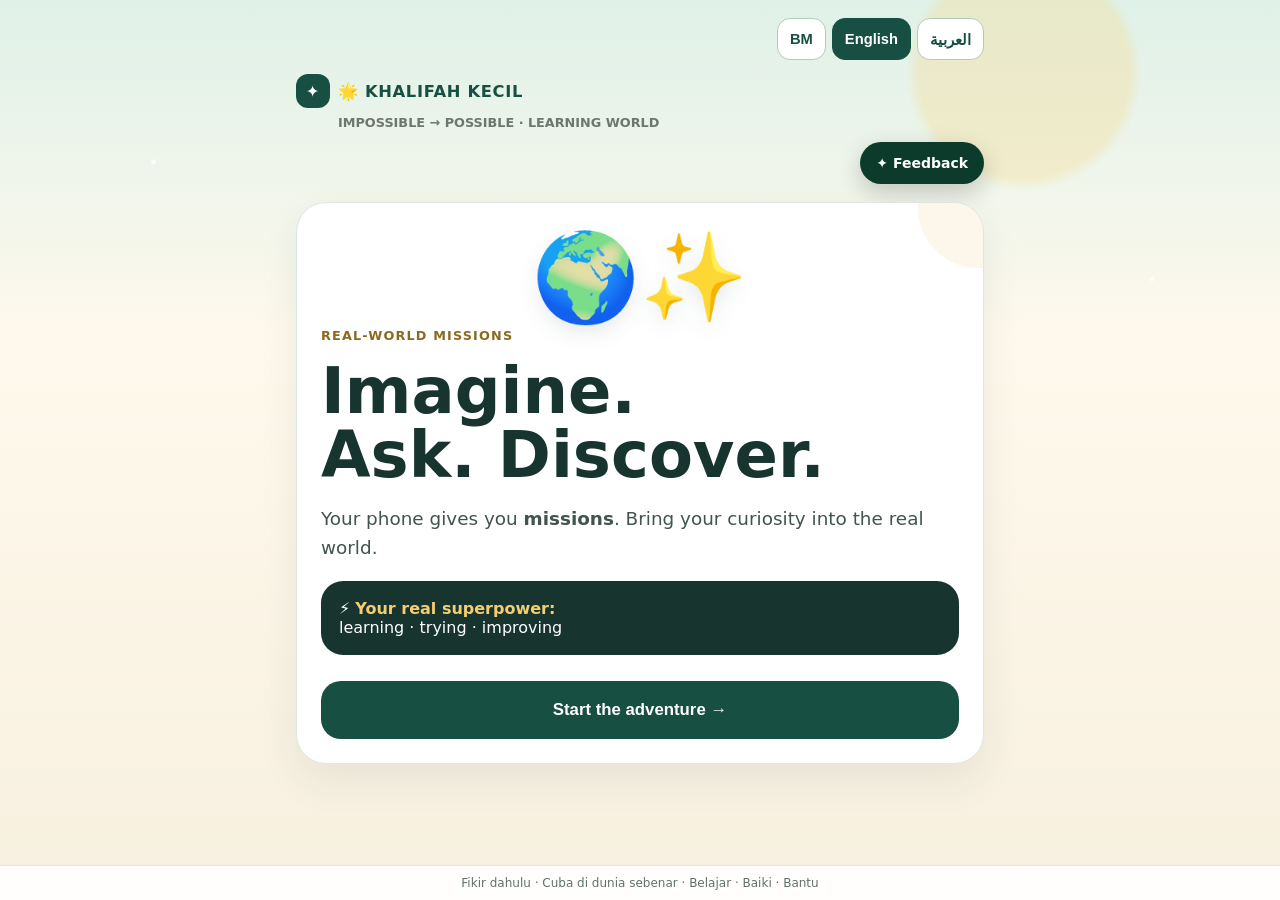
==== index.html @ 2d71b7c8 "feat(i18n): show top language controls and Arabic RTL mobile styles" ====
<!doctype html>
<html lang="ms">
<head>
<meta charset="utf-8"><meta name="viewport" content="width=device-width,initial-scale=1,viewport-fit=cover">
<meta name="theme-color" content="#123d35">
<meta name="description" content="Khalifah Kecil ialah pengembaraan pembelajaran dunia sebenar untuk kanak-kanak: fikir, cuba, perhati, baiki dan bantu.">
<meta name="robots" content="index, follow">
<link rel="canonical" href="https://khalifah.tgpu.my/">
<meta property="og:type" content="website">
<meta property="og:site_name" content="Khalifah Kecil">
<meta property="og:title" content="Khalifah Kecil — Impossible → Possible">
<meta property="og:description" content="Pengembaraan rasa ingin tahu, ciptaan dan pembelajaran dunia sebenar untuk kanak-kanak.">
<meta property="og:url" content="https://khalifah.tgpu.my/">
<meta name="twitter:card" content="summary">
<link rel="manifest" href="/manifest.webmanifest">
<title>Khalifah Kecil — Impossible → Possible</title>
<style>
:root{font-family:system-ui,-apple-system,BlinkMacSystemFont,"Segoe UI",sans-serif;color:#17342e;background:#f5f1e8;--ink:#17342e;--green:#174f42;--cream:#fff9ed;--gold:#d39d2a;--sky:#dff2f5;--ocean:#dff0f5;--power:#f7ead2;--nature:#e5f1df;--home:#f5e5df}
*{box-sizing:border-box}body{margin:0;min-height:100vh;background:radial-gradient(circle at 80% 8%,#f5d98c55 0 8%,transparent 9%),linear-gradient(180deg,#dff1e8 0,#fff9ed 38%,#f7f0df 100%)} body:before{content:"";position:fixed;inset:0;pointer-events:none;background:radial-gradient(circle at 12% 18%,#fff 0 2px,transparent 3px),radial-gradient(circle at 90% 31%,#fff 0 2px,transparent 3px);opacity:.7}
main{max-width:720px;margin:auto;padding:18px 16px 118px}.brand{display:flex;align-items:center;gap:8px;font-size:1.02rem}.brand:before{content:"✦";display:grid;place-items:center;width:34px;height:34px;border-radius:12px;background:#174f42;color:#fff}.tag{margin:7px 0 2px 42px;font-weight:700}.brand{font-weight:900;letter-spacing:.04em;color:#174f42}.tag{font-size:.8rem;color:#6d766f}
.card{background:#fff;border:1px solid #dce7df;border-radius:30px;padding:24px;box-shadow:0 16px 42px #17342e14;margin-top:18px;overflow:hidden;position:relative}.card:after{content:"";position:absolute;width:120px;height:120px;border-radius:50%;background:#f0dba83d;right:-55px;top:-55px;pointer-events:none}
h1{font-size:clamp(2rem,9vw,4rem);line-height:1;margin:.25em 0}.lead{font-size:1.15rem;line-height:1.55;color:#42544e}
button,.choice{width:100%;border:0;border-radius:20px;padding:17px 18px;margin-top:10px;font-size:1.05rem;font-weight:850;cursor:pointer;min-height:58px;transition:transform .12s ease}button:focus-visible,.choice:focus-visible,input:focus-visible,select:focus-visible,textarea:focus-visible{outline:3px solid #d39d2a;outline-offset:3px}button:active{transform:scale(.98)}
.primary{background:#174f42;color:white}.secondary{background:#edf5ef;color:#174f42}.choice{text-align:left;background:#f7f8f3;border:1px solid #e1e6df}
.hero-grid{display:grid;grid-template-columns:1fr 1fr;gap:10px}.hero-grid button{min-height:132px;margin:0;font-size:1.08rem}.hero-grid button:first-child{outline:3px solid #d39d2a;outline-offset:-3px}.hero-grid small{display:block;margin-top:7px;font-weight:650;line-height:1.2}
input,select,textarea{width:100%;padding:14px;border:1px solid #cfdad3;border-radius:14px;font:inherit;margin:6px 0 12px}
.pill{display:inline-block;background:#f0dba8;padding:7px 11px;border-radius:99px;font-size:.8rem;font-weight:800}.bigemoji{font-size:5.4rem;text-align:center;filter:drop-shadow(0 8px 10px #17342e18)}.mission-map{display:flex;justify-content:space-between;gap:5px;margin:16px 0}.mission-map span{height:8px;flex:1;border-radius:99px;background:#e4eae5}.mission-map .on{background:#d39d2a}.callout{background:#17342e;color:#fff;border-radius:22px;padding:18px;margin:16px 0}.callout b{color:#f4cf72}.micro{font-size:.8rem;text-transform:uppercase;letter-spacing:.09em;font-weight:900;color:#8a6a1e}.world{display:grid;gap:16px;margin:22px 0;position:relative}.world:before{content:"";position:absolute;left:31px;top:38px;bottom:38px;border-left:3px dashed #d39d2a66;z-index:0}.mission{display:grid;grid-template-columns:72px 1fr auto;gap:12px;align-items:center;padding:16px;border-radius:26px;background:#f7f8f3;border:1px solid #e1e6df;box-shadow:0 10px 25px #17342e10;position:relative;z-index:1}.mission:nth-child(1){background:linear-gradient(135deg,var(--sky),#fff)}.mission:nth-child(2){background:linear-gradient(135deg,var(--ocean),#fff)}.mission:nth-child(3){background:linear-gradient(135deg,var(--power),#fff)}.mission:nth-child(4){background:linear-gradient(135deg,var(--nature),#fff)}.mission:nth-child(5){background:linear-gradient(135deg,var(--home),#fff)}.mission .icon{font-size:2.25rem;text-align:center;width:62px;height:62px;display:grid;place-items:center;border-radius:22px;background:#ffffffaa;box-shadow:inset 0 0 0 1px #fff,0 6px 14px #17342e12}.mission h3{margin:0 0 4px}.mission p{margin:0;color:#66746e;font-size:.88rem}.mission.locked{opacity:.58}.status{font-size:.72rem;font-weight:900;padding:7px 10px;border-radius:99px;background:#edf5ef;color:#174f42;white-space:nowrap}.mission:hover{transform:translateY(-2px)}.mission{transition:transform .15s ease,box-shadow .15s ease}.passport{border:2px dashed #d39d2a;background:linear-gradient(135deg,#fffaf0,#f7ecd0);border-radius:22px;padding:18px;margin:16px 0;box-shadow:inset 0 0 0 5px #fff8e8,0 10px 25px #17342e10}.passport strong{font-size:1.08rem}.passport:before{content:"PASPORT PENCIPTA · REKOD PERIBADI";display:block;font-size:.68rem;font-weight:950;letter-spacing:.12em;color:#8a6a1e;margin-bottom:10px}.stamp-row{display:flex;gap:7px;flex-wrap:wrap;margin:12px 0}.stamp{width:48px;height:48px;border-radius:50%;display:grid;place-items:center;background:#fff;border:2px solid #d39d2a;font-size:1.25rem;box-shadow:0 4px 10px #17342e12}.stamp.off{filter:grayscale(1);opacity:.25}.completion-note{background:#edf5ef;border-radius:18px;padding:14px;margin:14px 0}.completion-note b{color:#174f42}
.progress{height:8px;background:#e6ece7;border-radius:99px;overflow:hidden;margin:12px 0 22px}.progress i{display:block;height:100%;background:#d39d2a}
.offline{text-align:center;background:radial-gradient(circle at 50% 15%,#2a6d5d,#17342e 60%);color:white;border:3px solid #d39d2a;box-shadow:0 20px 50px #17342e33}.offline .lead{color:#e5eee9}.offline:before{content:"DUNIA SEBENAR";display:inline-block;background:#f4cf72;color:#17342e;font-weight:950;letter-spacing:.12em;font-size:.72rem;padding:8px 12px;border-radius:99px;margin-bottom:8px}.offline button{margin-top:22px}.callout h2{margin:.35em 0}.real-loop{display:grid;grid-template-columns:repeat(4,1fr);gap:6px;margin:14px 0}.real-loop span{background:#fff7dc;border:1px solid #ead59a;border-radius:14px;padding:9px 4px;text-align:center;font-size:.72rem;font-weight:850}.return-note{background:#edf5ef;border-left:5px solid #174f42;border-radius:14px;padding:12px 14px;margin:14px 0;font-weight:750}
.note{font-size:.88rem;color:#68756f}.summary{background:#f4f8f4;padding:14px;border-radius:16px;margin:10px 0}
footer{position:fixed;bottom:0;left:0;right:0;background:#ffffffed;backdrop-filter:blur(10px);border-top:1px solid #dfe8e2;padding:10px;text-align:center;font-size:.75rem;color:#60716a}
.mission-head{display:flex;align-items:center;gap:12px;margin:20px 2px 4px}.mission-orb{width:54px;height:54px;border-radius:19px;display:grid;place-items:center;background:var(--accent);color:#fff;font-size:1.6rem;box-shadow:0 8px 20px #17342e20}.mission-card{border-top:5px solid var(--missionAccent)}.mission-card>.pill{background:color-mix(in srgb,var(--missionAccent) 16%,#fff)}@media(max-width:480px){main{padding-left:12px;padding-right:12px}.card{padding:20px 16px;border-radius:24px}.mission{grid-template-columns:58px 1fr;gap:10px}.mission .icon{width:52px;height:52px}.mission .status{grid-column:2;justify-self:start}.hero-grid{grid-template-columns:1fr}.real-loop{grid-template-columns:1fr 1fr}}@media(min-width:600px){.world .mission:nth-child(even){margin-left:54px}.world .mission:nth-child(odd){margin-right:54px}}@media(prefers-reduced-motion:reduce){*,*::before,*::after{scroll-behavior:auto!important;transition:none!important;animation:none!important}} .lab-badge{display:inline-flex;gap:8px;align-items:center;background:#fff3c9;border:1px solid #ecd28b;border-radius:99px;padding:8px 12px;font-weight:850;font-size:.82rem}.card h2{line-height:1.25}@media(max-width:480px){main{padding:14px 12px 100px}.brand{font-size:clamp(.95rem,4.5vw,1.1rem);letter-spacing:0;gap:7px;overflow-wrap:anywhere}.brand:before{flex:0 0 34px}.tag{margin:8px 0 0 0;font-size:.73rem;line-height:1.45}.card{margin-top:14px}h1{overflow-wrap:break-word;font-size:clamp(1.95rem,9vw,3rem);line-height:1.08}.lead{font-size:1.04rem;line-height:1.5}.bigemoji{font-size:clamp(3.6rem,17vw,5.4rem)}footer{padding:9px 12px;font-size:.68rem;line-height:1.35}}
.kk-language{display:flex;flex-wrap:wrap;gap:6px;justify-content:flex-end;margin:0 0 14px}.kk-language button{width:auto;min-height:42px;margin:0;padding:8px 12px;border:1px solid #b5cabe;border-radius:13px;background:#fff;color:#174f42;font-size:.92rem;font-weight:800}.kk-language button.active{background:#174f42;color:#fff;border-color:#174f42}html[dir=rtl] .kk-language{justify-content:flex-start}html[dir=rtl] .choice{text-align:right}html[dir=rtl] .world:before{left:auto;right:31px}html[dir=rtl] .mission{direction:rtl}html[dir=rtl] .mission-map{direction:ltr}@media(max-width:480px){.kk-language{justify-content:center;margin-bottom:12px}.kk-language button{flex:1;min-width:82px;max-width:130px}.brand{line-height:1.3}}
</style>
<link rel="stylesheet" href="/tgpu-feedback.css?v=2">
</head>
<body><main><header><div class="brand">🌟 KHALIFAH KECIL</div><div class="tag">IMPOSSIBLE → POSSIBLE · DUNIA PEMBELAJARAN</div></header><div id="app"></div></main>
<footer>Fikir dahulu · Cuba di dunia sebenar · Belajar · Baiki · Bantu</footer>
<script>
const S={step:+localStorage.kkStep||0,name:localStorage.kkName||"",age:localStorage.kkAge||"8",hero:localStorage.kkHero||"",result:localStorage.kkResult||"",improve:localStorage.kkImprove||"",idea:localStorage.kkIdea||"",retest:localStorage.kkRetest||"",home:localStorage.kkHome||"",oceanResult:localStorage.kkOceanResult||"",oceanImprove:localStorage.kkOceanImprove||"",oceanRetest:localStorage.kkOceanRetest||"",powerResult:localStorage.kkPowerResult||"",powerImprove:localStorage.kkPowerImprove||"",powerRetest:localStorage.kkPowerRetest||"",plantResult:localStorage.kkPlantResult||"",plantImprove:localStorage.kkPlantImprove||"",plantRetest:localStorage.kkPlantRetest||"",homeProblem:localStorage.kkHomeProblem||"",homeIdea:localStorage.kkHomeIdea||"",homeResult:localStorage.kkHomeResult||"",homeImprove:localStorage.kkHomeImprove||"",homeRetest:localStorage.kkHomeRetest||""};
const escapeHTML=value=>String(value).replace(/[&<>"']/g,ch=>({'&':'&amp;','<':'&lt;','>':'&gt;','"':'&quot;',"'":'&#39;'}[ch]));
const app=document.querySelector("#app"); const save=()=>{for(const k in S)localStorage["kk"+k[0].toUpperCase()+k.slice(1)]=S[k]};
function go(n){S.step=n;save();render();scrollTo(0,0)} function btn(t,n,c="primary"){return `<button class="${c}" onclick="go(${n})">${t}</button>`}
function missionMeta(){if(S.step>=80)return["❤️","MISI RUMAH","#8f4f45"];if(S.step>=60)return["🌱","MISI ALAM","#4f7a47"];if(S.step>=40)return["⚙","MISI KUASA","#9a6b24"];if(S.step>=20)return["≈","MISI LAUTAN","#39768a"];return["↑","MISI LANGIT","#4e8190"]}function shell(n,title,body){const m=missionMeta();return `<div class="mission-head" style="--accent:${m[2]}"><div class="mission-orb">${m[0]}</div><div><div class="micro">${m[1]}</div><b>Langkah ${n} daripada 10</b></div></div><div class="progress"><i style="width:${n*10}%;background:var(--missionAccent,${m[2]})"></i></div><section class="card mission-card" style="--missionAccent:${m[2]}"><span class="pill">${m[1]} · ${n}/10</span><h1>${title}</h1>${body}</section>`}
function render(){
if(S.step===0&&localStorage.kkCompleted==='1'){S.step=12;save();}
if(S.step===0)app.innerHTML=`<section class="card"><div class="bigemoji">🌍✨</div><div class="micro">Misi untuk dunia sebenar</div><h1>Bayangkan.<br>Tanya. Temui.</h1><p class="lead">Telefon beri kamu <b>misi</b>. Kamu bawa rasa ingin tahu itu ke dunia sebenar.</p><div class="callout">⚡ <b>Kuasa sebenar kamu:</b><br>belajar · mencuba · memperbaiki</div>${btn("Mula pengembaraan →",1)}</section>`;
if(S.step===1)app.innerHTML=shell(1,"Siapa pencipta kecil kita?",`<label>Nama panggilan</label><input id="nm" value="${escapeHTML(S.name)}" placeholder="Contoh: Aiman"><label>Umur</label><select id="ag"><option>7</option><option ${S.age==="8"?"selected":""}>8</option><option>9</option></select><button class="primary" onclick="S.name=document.querySelector('#nm').value||'Pencipta';S.age=document.querySelector('#ag').value;go(2)">Teruskan →</button><p class="note">Prototaip ini menyimpan kemajuan pada peranti ini sahaja.</p>`);
if(S.step===2)app.innerHTML=shell(2,"Pilih kuasa impianmu",`<p class="lead">Kalau kamu boleh mempunyai satu kuasa, apakah yang kamu pilih?</p><p class="note">Hari ini kita akan tukar kuasa imaginasi menjadi satu penyiasatan sebenar.</p><div class="hero-grid"><button class="choice" onclick="S.hero='Langit';go(3)">🪽<br>LANGIT<br><small>Saya mahu terbang!</small></button><button class="choice" onclick="S.hero='Lautan';go(3)">🌊<br>LAUTAN<br><small>Teroka dasar laut!</small></button><button class="choice" onclick="S.hero='Kuasa';go(3)">💪<br>KUASA<br><small>Jadi sangat kuat!</small></button><button class="choice" onclick="S.hero='Minda';go(3)">🧠<br>MINDA<br><small>Selesaikan misteri!</small></button></div><p class="note">Pilihan ini membantu kamu membayangkan kuasa impian. Misi pertama bermula dengan Langit sebelum dunia lain dibuka.</p>`);
if(S.step===3)app.innerHTML=shell(3,"Kamu mahu terbang!",`<div class="bigemoji">🪽</div><p class="lead">Tetapi ada satu masalah, ${escapeHTML(S.name)}. Manusia tidak mempunyai sayap seperti burung.</p><h2>Adakah itu bermaksud manusia tidak boleh terbang?</h2>${btn("Saya nak siasat! 🔍",4)}`);
if(S.step===4)app.innerHTML=shell(4,"Fikir dahulu",`<p class="lead">Mengapa manusia tidak boleh terbang seperti burung?</p><button class="choice" onclick="go(5)">🪽 Kita tiada sayap seperti burung</button><button class="choice" onclick="go(5)">⚖️ Badan kita berbeza</button><button class="choice" onclick="document.querySelector('#ideaBox').hidden=false">💡 Saya ada idea lain</button><div id="ideaBox" hidden><textarea id="idea" rows="3" placeholder="Apa idea kamu?"></textarea><button class="primary" onclick="S.idea=document.querySelector('#idea').value;go(5)">Simpan idea saya →</button></div><p class="note">Tiada markah dan tiada jawapan “bodoh”. Kita mahu kamu berfikir sebelum melihat penjelasan.</p>`);
if(S.step===5)app.innerHTML=shell(5,"Misi dunia sebenar",`<p class="lead"><b>Bolehkah kamu membuat sesuatu daripada kertas yang boleh bergerak melalui udara?</b></p><div class="summary">Cari 3 keping kertas terpakai. Buat tiga bentuk: 📄 kertas rata · ⚪ kertas diramas · ✈️ kapal terbang kertas. Cuba semuanya.</div><div class="callout"><div class="micro" style="color:#f4cf72">MOMEN PALING PENTING</div><h2>📵 Telefon turun.</h2>Dunia sebenar ialah makmal kamu sekarang.<div class="real-loop"><span>🔨 BUAT</span><span>🧪 CUBA</span><span>👀 PERHATI</span><span>🔧 BAIKI</span></div></div>${btn("Saya pergi mencuba! →",6)}`);
if(S.step===6)app.innerHTML=`<section class="card offline"><div class="bigemoji">🔬</div><h1>Saya tunggu di sini 👋</h1><p class="lead">Jangan tengok skrin 😄<br><b>Lihat kertas kamu terbang.</b><br>Cuba ketiga-tiga bentuk.</p>${btn("Saya sudah kembali",7,"secondary")}</section>`;
if(S.step===7)app.innerHTML=shell(7,"Apa yang berlaku?",`<p class="lead">Pilih yang paling hampir dengan pengalaman kamu.</p><button class="choice" onclick="S.result='Berjaya';go(8)">😀 Ia berjaya!</button><button class="choice" onclick="S.result='Sedikit';go(8)">🤏 Berjaya sedikit</button><button class="choice" onclick="S.result='Tidak';go(8)">💥 Tak menjadi langsung</button><button class="choice" onclick="S.result='Belum';go(8)">😅 Saya belum cuba</button>`);
if(S.step===8)app.innerHTML=shell(8,"Bagus. Kita ada maklumat.",`<p class="lead">Pencipta tidak takut apabila sesuatu tidak menjadi seperti dijangka. Mereka bertanya: <b>apa yang boleh saya ubah?</b></p><button class="choice" onclick="S.improve='Sayap';go(85)">🪽 Bentuk sayap</button><button class="choice" onclick="S.improve='Berat';go(85)">⚖️ Berat</button><button class="choice" onclick="S.improve='Bentuk';go(85)">📐 Bentuk badan</button><button class="choice" onclick="S.improve='Lontaran';go(85)">💨 Cara melontar</button>`);
if(S.step===85)app.innerHTML=`<section class="card offline"><div class="bigemoji">🔧✈️</div><span class="pill">CUBA LAGI</span><div class="micro" style="color:#f4cf72">PENCIPTA CUBA LAGI</div><h1>Ubah satu perkara</h1><p class="lead">Kamu pilih <b>${escapeHTML(S.improve)}</b>. Sekarang ubah perkara itu sahaja dan uji sekali lagi. Dengan itu kamu boleh lihat sama ada perubahan kamu membantu.</p><h2>📵 Kembali ke makmal!</h2><p>Uji. Perhati. Bandingkan.</p><button class="secondary" onclick="go(86)">Saya sudah uji semula</button></section>`;
if(S.step===86)app.innerHTML=shell(8.8,"Adakah perubahan membantu?",`<p class="lead">Bandingkan dengan percubaan pertama. Apa yang kamu perhatikan?</p><button class="choice" onclick="S.retest='Lebih baik';go(9)">🚀 Lebih baik</button><button class="choice" onclick="S.retest='Hampir sama';go(9)">🤔 Hampir sama</button><button class="choice" onclick="S.retest='Lebih teruk';go(9)">🔍 Lebih teruk</button><p class="note">Semua keputusan berguna. Eksperimen memberi kita maklumat.</p>`);
if(S.step===9)app.innerHTML=shell(9,"Manusia juga pernah mencuba",`<div class="bigemoji">✈️🚁</div><p class="lead">Manusia tidak memperoleh kuasa ajaib untuk terbang. Melalui pemerhatian, ilmu, percubaan dan penambahbaikan, manusia membangunkan pelbagai teknologi penerbangan.</p><div class="summary">✈️ Kapal terbang · 🚁 Helikopter · 🪂 Payung terjun · 🚀 Roket</div><h2>Imaginasi → soalan → ilmu → ciptaan</h2><p>Imaginasi memberi kita soalan. Pemerhatian dan eksperimen membantu kita menguji idea. Ilmu membantu kita mengetahui apa yang benar-benar boleh dilakukan.</p>${btn("Akhiri misi →",10)}`);
if(S.step===10)app.innerHTML=shell(10,"Ilmu untuk membantu",`<p class="lead">Teknologi penerbangan boleh digunakan untuk menyelamat, membawa bantuan, penyelidikan dan menghubungkan manusia.</p><h2>Kalau kamu seorang pencipta, siapa yang kamu mahu bantu?</h2><textarea id="help" rows="3" placeholder="Ceritakan idea kamu..."></textarea><button class="primary" onclick="localStorage.kkHelp=document.querySelector('#help').value;localStorage.kkCompleted='1';go(11)">Simpan dalam Pasport 🌟</button>`);
if(S.step===11)app.innerHTML=`<section class="card"><div class="bigemoji">🌟</div><h1>Misi selesai, ${escapeHTML(S.name)}!</h1><p class="lead">Hari ini kamu bertanya, mencuba, memerhati, memilih sesuatu untuk diperbaiki dan memikirkan bagaimana ilmu boleh membantu orang.</p><div class="summary"><b>Pasport Pencipta #001</b><br>🪽 Misi: Bolehkah Manusia Terbang?<br>🧪 Percubaan pertama: ${escapeHTML(S.result||"direkod")}<br>🔧 Saya ubah: ${escapeHTML(S.improve||"idea saya")}<br>🔁 Selepas ubah: ${escapeHTML(S.retest||"diuji semula")}<br>❤️ Saya fikir bagaimana ilmu boleh memberi manfaat.</div><div class="completion-note"><b>Yang penting bukan “menang”.</b><br>Kamu mempunyai bukti bahawa kamu boleh mencuba, memerhati, mengubah idea dan mencuba semula.</div><h2>Kuasa sebenar kamu: belajar, mencuba dan memperbaiki.</h2><p class="lead">Masalah tidak semestinya mempunyai jawapan mudah. Tetapi setiap masalah memberi kita sesuatu untuk disiasat.</p><button class="primary" onclick="go(12)">Buka Dunia Khalifah →</button><button class="secondary" onclick="localStorage.clear();location.reload()">Ulang prototaip</button></section>`;
if(S.step===12)app.innerHTML=`<section class="card"><div class="micro">DUNIA KHALIFAH</div><h1>Pengembaraan kamu baru bermula.</h1><p class="lead">Setiap misi bermula dengan sesuatu yang membuat kita tertanya-tanya. Kemudian kita keluar, cuba, belajar dan gunakan ilmu dengan baik.</p><div class="passport"><strong>Pasport ${escapeHTML(S.name||"Pencipta")}</strong><br><span class="note">Rekod apa yang kamu cuba, ubah dan pelajari · disimpan pada peranti ini</span><div class="stamp-row"><span class="stamp">↑</span><span class="stamp ${localStorage.kkOceanCompleted==='1'?'':'off'}">≈</span><span class="stamp ${localStorage.kkPowerCompleted==='1'?'':'off'}">⚙</span><span class="stamp ${localStorage.kkPlantCompleted==='1'?'':'off'}">🌱</span><span class="stamp ${localStorage.kkHomeCompleted==='1'?'':'off'}">♥</span></div><div class="summary">🪽 <b>Bolehkah Manusia Terbang?</b><br>🧪 ${escapeHTML(S.result||"Dicuba")} → 🔧 ${escapeHTML(S.improve||"Dibaiki")} → 🔁 ${escapeHTML(S.retest||"Diuji semula")}</div>${localStorage.kkOceanCompleted==='1'?'<div class="summary">🌊 <b>Bolehkah Manusia Meneroka di Bawah Air?</b><br>🧪 '+(escapeHTML(S.oceanResult||"Dicuba"))+' → 🔧 '+(escapeHTML(S.oceanImprove||"Dibaiki"))+' → 🔁 '+(escapeHTML(S.oceanRetest||"Diuji semula"))+'</div>':''}${localStorage.kkPowerCompleted==='1'?'<div class="summary">💪 <b>Bagaimana Kita Mengangkat Benda Berat?</b><br>🧪 '+(escapeHTML(S.powerResult||"Dicuba"))+' → 🔧 '+(escapeHTML(S.powerImprove||"Dibaiki"))+' → 🔁 '+(escapeHTML(S.powerRetest||"Diuji semula"))+'</div>':''}${localStorage.kkPlantCompleted==='1'?'<div class="summary">🌱 <b>Bagaimana Tumbuhan Mendapat Air Ketika Kita Tiada?</b><br>🧪 '+(escapeHTML(S.plantResult||"Dicuba"))+' → 🔧 '+(escapeHTML(S.plantImprove||"Dibaiki"))+' → 🔁 '+(escapeHTML(S.plantRetest||"Diuji semula"))+'</div>':''}${localStorage.kkHomeCompleted==='1'?'<div class="summary">❤️ <b>Masalah Rumah Saya</b><br>❓ '+(escapeHTML(S.homeProblem||"Masalah ditemui"))+'<br>💡 '+(escapeHTML(S.homeIdea||"Idea dicuba"))+' → 🔁 '+(escapeHTML(S.homeRetest||"Diperbaiki"))+'</div>':''}</div><div class="lab-badge">🧭 PETA PENGEMBARAAN</div><h2>Pilih dunia untuk disiasat</h2><p class="note">Setiap dunia membawa satu persoalan dari imaginasi ke eksperimen sebenar.</p><div class="world"><div class="mission"><div class="icon">🪽</div><div><h3>Misi 01 · Langit</h3><p>Bolehkah manusia terbang?</p></div><span class="status">SELESAI</span></div><div class="mission" onclick="go(20)" style="cursor:pointer"><div class="icon">🌊</div><div><h3>Misi 02 · Lautan</h3><p>Bolehkah manusia meneroka di bawah air?</p></div><span class="status">${localStorage.kkOceanCompleted==='1'?'SELESAI':'MULA →'}</span></div><div class="mission" onclick="go(40)" style="cursor:pointer"><div class="icon">💪</div><div><h3>Misi 03 · Kuasa</h3><p>Bagaimana kita mengangkat benda yang terasa berat?</p></div><span class="status">${localStorage.kkPowerCompleted==='1'?'SELESAI':'MULA →'}</span></div><div class="mission" onclick="go(60)" style="cursor:pointer"><div class="icon">🌱</div><div><h3>Misi 04 · Alam</h3><p>Bagaimana tumbuhan boleh mendapat air ketika kita tiada?</p></div><span class="status">${localStorage.kkPlantCompleted==='1'?'SELESAI':'MULA →'}</span></div><div class="mission" onclick="go(180)" style="cursor:pointer"><div class="icon">❤️</div><div><h3>Misi 05 · Rumah</h3><p>Cari satu masalah sebenar untuk disiasat.</p></div><span class="status">${localStorage.kkHomeCompleted==='1'?'SELESAI':'MULA →'}</span></div></div><div class="callout"><div class="micro" style="color:#f4cf72">JALAN PENCIPTA</div><b>👀 Lihat → ❓ Tanya → 🔍 Cari → 💡 Fikir → 🔨 Buat → 🧪 Cuba → 🔧 Baiki → ❤️ Bantu</b><br><small>Ilmu menjadi lebih bermakna apabila digunakan dengan tanggungjawab dan manfaat.</small></div><button class="secondary" onclick="S.step=3;save();render();scrollTo(0,0)">Ulang Misi Langit</button></section>`;
if(S.step===20)app.innerHTML=shell(1,"Bolehkah manusia hidup di bawah air?",`<div class="bigemoji">🌊🤿</div><p class="lead">Ikan boleh mengambil oksigen daripada air dengan insang. Kita pula bernafas dengan paru-paru.</p><h2>Kalau manusia mahu meneroka lebih lama di bawah air, apa masalah yang perlu kita selesaikan?</h2><button class="choice" onclick="go(21)">💨 Kita perlukan udara untuk bernafas</button><button class="choice" onclick="go(21)">👀 Kita perlu melihat dan bergerak dengan selamat</button><button class="choice" onclick="go(21)">💡 Saya mahu siasat kedua-duanya</button>`);
if(S.step===21)app.innerHTML=shell(2,"Jangan lihat jawapan dahulu",`<p class="lead">Bayangkan kamu seorang pencipta. Bagaimana kamu boleh membawa <b>udara</b> bersama manusia di bawah air?</p><textarea id="oidea" rows="3" placeholder="Lukis di kertas atau tulis idea ringkas di sini..."></textarea><button class="primary" onclick="localStorage.kkOceanIdea=document.querySelector('#oidea').value;go(22)">Saya ada idea →</button>`);
if(S.step===22)app.innerHTML=shell(3,"Eksperimen: udara yang tersembunyi",`<p class="lead">Kita tidak akan bernafas di bawah air. Kita cuma mahu <b>melihat bahawa udara boleh terperangkap</b>.</p><div class="summary">Kamu perlukan: 🥣 mangkuk air · 🥤 cawan plastik lutsinar · 🧻 sekeping tisu.<br><br>1. Gumpalkan tisu di dasar dalam cawan supaya tidak jatuh.<br>2. Terbalikkan cawan lurus ke bawah.<br>3. Tekan cawan ke dalam air tanpa mencondongkannya.<br>4. Angkat dan periksa tisu.</div><div class="callout">⚠️ <b>Keselamatan:</b> guna mangkuk kecil di atas meja. Jangan letak muka dalam air. Minta orang dewasa membantu jika perlu.</div><h2>📵 Telefon turun. Makmal bermula.</h2><button class="primary" onclick="go(23)">Saya pergi mencuba →</button>`);
if(S.step===23)app.innerHTML=`<section class="card offline"><div class="bigemoji">🌊🥤</div><h1>Saya tunggu di sini 👋</h1><p class="lead">Tekan cawan <b>lurus</b> ke dalam air. Kemudian periksa tisu.</p><button class="secondary" onclick="go(24)">Saya sudah kembali</button></section>`;
if(S.step===24)app.innerHTML=shell(5,"Apa yang kamu perhatikan?",`<button class="choice" onclick="S.oceanResult='Tisu kekal kering';go(25)">😮 Tisu kekal kering</button><button class="choice" onclick="S.oceanResult='Tisu sedikit basah';go(25)">💧 Tisu sedikit basah</button><button class="choice" onclick="S.oceanResult='Tisu sangat basah';go(25)">🌧️ Tisu sangat basah</button><p class="note">Tiada keputusan “gagal”. Kita gunakan hasil untuk menyiasat apa yang berlaku.</p>`);
if(S.step===25)app.innerHTML=shell(6,"Sekarang ubah satu perkara",`<p class="lead">Apa akan berlaku jika kamu <b>mencondongkan cawan sedikit</b> ketika berada di dalam air?</p><button class="choice" onclick="S.oceanImprove='Condongkan cawan';go(26)">🫧 Saya jangka udara akan keluar sebagai gelembung</button><button class="choice" onclick="S.oceanImprove='Condongkan cawan';go(26)">💧 Saya jangka lebih banyak air akan masuk</button><button class="choice" onclick="S.oceanImprove='Condongkan cawan';go(26)">🤔 Saya tak pasti — saya mahu lihat</button>`);
if(S.step===26)app.innerHTML=`<section class="card offline"><div class="bigemoji">🫧</div><div class="micro" style="color:#f4cf72">CUBA LAGI</div><h1>Condong sedikit. Perhatikan.</h1><p class="lead">Apa terjadi pada udara? Ada gelembung? Adakah air mengambil ruangnya?</p><button class="secondary" onclick="go(27)">Saya sudah uji semula</button></section>`;
if(S.step===27)app.innerHTML=shell(8,"Apa yang berubah?",`<button class="choice" onclick="S.oceanRetest='Gelembung keluar dan air masuk';go(28)">🫧 Gelembung keluar dan air masuk</button><button class="choice" onclick="S.oceanRetest='Saya nampak perubahan lain';go(28)">🔍 Saya nampak perubahan lain</button><button class="choice" onclick="S.oceanRetest='Saya belum pasti';go(28)">🤔 Saya belum pasti</button>`);
if(S.step===28)app.innerHTML=shell(9,"Daripada udara terperangkap kepada teknologi",`<div class="bigemoji">🤿🚢</div><p class="lead">Cawan tadi menunjukkan satu idea asas: <b>udara mengambil ruang</b>. Manusia tidak boleh bernafas di bawah air seperti ikan, jadi teknologi membantu kita membawa atau membekalkan udara dan membina ruang yang sesuai.</p><div class="summary">🤿 Penyelam membawa bekalan gas pernafasan dalam silinder scuba.<br>🚢 Kapal selam mempunyai ruang dalaman berisi udara dan sistem sokongan hidup.<br>🤖 ROV pula membolehkan kita meneroka tanpa menghantar manusia ke tempat tertentu.</div><p class="note">Eksperimen cawan bukan model penuh scuba atau kapal selam. Ia hanya membantu kita menyiasat satu konsep: udara mengambil ruang.</p><button class="primary" onclick="go(29)">Ilmu ini boleh bantu siapa? →</button>`);
if(S.step===29)app.innerHTML=shell(10,"Ilmu untuk manfaat",`<p class="lead">Teknologi bawah air membantu penyelidikan laut, operasi menyelamat, pemeriksaan struktur dan memahami hidupan marin.</p><textarea id="ohelp" rows="3" placeholder="Kalau kamu pencipta laut, masalah apa yang kamu mahu bantu selesaikan?"></textarea><button class="primary" onclick="localStorage.kkOceanHelp=document.querySelector('#ohelp').value;localStorage.kkOceanCompleted='1';go(30)">Simpan dalam Pasport 🌟</button>`);
if(S.step===180)app.innerHTML=shell(1,"Hari ini kami tidak beri masalah",`<div class="bigemoji">🏠🔍</div><p class="lead">Empat misi pertama memberi kamu cabaran. Kali ini, <b>kamu sendiri mesti menemui sesuatu yang boleh diperbaiki.</b></p><div class="callout">👀 <b>Perhatikan, jangan terus membina.</b><br>Masalah yang baik datang daripada melihat apa yang menyusahkan, membazir, bersepah, sukar digunakan atau boleh dijaga dengan lebih baik.</div><button class="primary" onclick="go(181)">📵 Saya akan cari masalah →</button>`);
if(S.step===181)app.innerHTML=`<section class="card offline"><div class="bigemoji">👀🏠</div><h1>Jelajah rumah selama 5 minit</h1><p class="lead">Lihat sahaja. Tanya orang di rumah jika ada perkara kecil yang menyusahkan mereka.</p><div class="summary">Contoh kategori, bukan jawapan:<br>🧹 sesuatu selalu bersepah<br>💧 sesuatu membazir air<br>📚 sesuatu sukar disusun<br>👐 sesuatu sukar dicapai atau digunakan<br>🌱 sesuatu yang perlu dijaga</div><div class="callout">⚠️ Jangan pilih masalah melibatkan api, elektrik, ubat, bahan kimia, pisau, tingkap/balkoni, jalan raya, mesin, atau mengangkat benda berat. Minta orang dewasa jika kamu tidak pasti.</div><button class="secondary" onclick="go(182)">Saya jumpa sesuatu</button></section>`;
if(S.step===182)app.innerHTML=shell(3,"Namakan masalah, bukan penyelesaian",`<p class="lead">Ayat yang baik bermula dengan: <b>“Saya perasan…”</b> atau <b>“Susah untuk…”</b></p><textarea id="hproblem" rows="4" placeholder="Contoh: Saya perasan pensel selalu bersepah di meja...">${escapeHTML(S.homeProblem||"")}</textarea><button class="primary" onclick="S.homeProblem=document.querySelector('#hproblem').value.trim();if(!S.homeProblem){alert('Tulis masalah yang kamu jumpa dahulu.');return}go(183)">Itulah masalah saya →</button>`);
if(S.step===183)app.innerHTML=shell(4,"Fikir sekurang-kurangnya 3 idea",`<p class="lead">Jangan pilih idea pertama terlalu cepat. Pencipta menghasilkan beberapa kemungkinan dahulu.</p><textarea id="hidea" rows="5" placeholder="1. Idea pertama...\n2. Idea kedua...\n3. Idea ketiga..."></textarea><button class="primary" onclick="S.homeIdea=document.querySelector('#hidea').value.trim();if(!S.homeIdea){alert('Catat sekurang-kurangnya 3 idea dahulu.');return}const ideas=S.homeIdea.split(/\n+/).filter(x=>x.trim()).length;if(ideas<3){alert('Cuba catat 3 idea berbeza dahulu.');return}go(184)">Pilih idea paling selamat untuk diuji →</button>`);
if(S.step===184)app.innerHTML=shell(5,"Buat prototaip kecil",`<p class="lead">Gunakan bahan mudah seperti kertas, kadbod, pita kertas, bekas kosong atau blok binaan. Prototaip tidak perlu cantik.</p><div class="callout">🛡️ <b>Semakan keselamatan:</b> jika idea memerlukan elektrik, api, alat tajam, bahan kimia, ubat, memanjat, mesin, atau mengubah barang penting rumah — jangan uji sendiri. Pilih idea lain atau minta orang dewasa.</div><h2>📵 Telefon turun. Bina versi kecil.</h2><button class="primary" onclick="go(185)">Saya pergi membina →</button>`);
if(S.step===185)app.innerHTML=`<section class="card offline"><div class="bigemoji">🔨💡</div><h1>Bina → cuba → perhatikan</h1><p class="lead">Jangan cuba membuktikan idea kamu betul. Cuba cari apa yang sebenarnya berlaku.</p><button class="secondary" onclick="go(186)">Saya sudah menguji</button></section>`;
if(S.step===186)app.innerHTML=shell(7,"Apa hasilnya?",`<button class="choice" onclick="S.homeResult='Membantu masalah';go(187)">✨ Idea membantu</button><button class="choice" onclick="S.homeResult='Membantu sedikit';go(187)">🤏 Membantu sedikit</button><button class="choice" onclick="S.homeResult='Belum membantu';go(187)">🔍 Belum membantu</button><p class="note">“Belum membantu” ialah hasil eksperimen, bukan kegagalan diri.</p>`);
if(S.step===187)app.innerHTML=shell(8,"Tanya: kenapa?",`<p class="lead">Pilih <b>satu</b> perkara yang kamu mahu ubah berdasarkan apa yang berlaku.</p><textarea id="himprove" rows="3" placeholder="Saya akan ubah... kerana saya perasan..."></textarea><button class="primary" onclick="S.homeImprove=document.querySelector('#himprove').value.trim()||'Satu perubahan dibuat';go(188)">Uji versi 2 →</button>`);
if(S.step===188)app.innerHTML=`<section class="card offline"><div class="bigemoji">🔧🧪</div><div class="micro" style="color:#f4cf72">VERSI 2</div><h1>Ubah satu perkara sahaja</h1><p class="lead">Kemudian cuba dalam keadaan yang hampir sama supaya perbandingan lebih berguna.</p><button class="secondary" onclick="go(189)">Saya sudah uji semula</button></section>`;
if(S.step===189)app.innerHTML=shell(10,"Adakah versi 2 berubah?",`<button class="choice" onclick="S.homeRetest='Versi 2 lebih membantu';go(190)">🚀 Lebih membantu</button><button class="choice" onclick="S.homeRetest='Versi 2 hampir sama';go(190)">🤔 Hampir sama</button><button class="choice" onclick="S.homeRetest='Versi 2 kurang membantu';go(190)">🔍 Kurang membantu</button><p class="note">Semua tiga jawapan memberi maklumat untuk versi seterusnya.</p>`);
if(S.step===190)app.innerHTML=shell(11,"Sekarang tanya manusia",`<div class="bigemoji">❤️🗣️</div><p class="lead">Jika penyelesaian kamu bertujuan membantu seseorang di rumah, tunjukkan prototaip dengan izin dan tanya:</p><div class="summary">“Adakah ini membantu?”<br>“Apa yang masih menyusahkan?”<br>“Apa satu perkara yang patut saya ubah?”</div><p class="note">Pencipta tidak hanya bertanya “adakah ciptaan saya hebat?” Mereka mendengar orang yang menggunakannya.</p><button class="primary" onclick="localStorage.kkHomeCompleted='1';go(191)">Saya faham →</button>`);
if(S.step===191)app.innerHTML=`<section class="card"><div class="bigemoji">❤️🌟</div><h1>Kamu sudah memindahkan kemahiran.</h1><p class="lead">Kali ini tiada arahan eksperimen khusus. <b>Kamu melihat dunia, menemui masalah, menghasilkan idea, menguji dan memperbaiki.</b></p><div class="passport"><strong>Pasport Pencipta #005</strong><div class="summary">❓ ${escapeHTML(S.homeProblem||"Masalah rumah ditemui")}<br>💡 Idea: ${escapeHTML(S.homeIdea||"Beberapa idea dihasilkan")}<br>🧪 Ujian 1: ${escapeHTML(S.homeResult||"Diuji")}<br>🔧 Perubahan: ${escapeHTML(S.homeImprove||"Dibaiki")}<br>🔁 Ujian 2: ${escapeHTML(S.homeRetest||"Diuji semula")}</div></div><div class="callout">🌍 <b>Sekarang dunia sebenar boleh menjadi makmal kamu.</b><br>Lihat → Tanya → Cari → Fikir → Buat → Cuba → Baiki → Bantu.</div><button class="primary" onclick="go(12)">Kembali ke Dunia Khalifah →</button></section>`;
if(S.step===60)app.innerHTML=shell(1,"Masalah sebenar, bukan kuasa ajaib",`<div class="bigemoji">🌱💧</div><p class="lead">Bayangkan keluarga kamu keluar seharian. Pokok kecil di rumah masih memerlukan air.</p><h2>Bolehkah kita membuat air bergerak perlahan-lahan ke arah tumbuhan tanpa menuang terus?</h2><button class="primary" onclick="go(61)">Saya mahu cipta penyelesaian →</button>`);
if(S.step===61)app.innerHTML=shell(2,"Fikir sebelum melihat cara",`<p class="lead">Kamu ada dua cawan, air dan sehelai tisu dapur atau jalur kain kapas. Bagaimana kamu boleh membuat air bergerak dari satu cawan ke cawan yang lain?</p><textarea id="plidea" rows="3" placeholder="Lukis di kertas atau tulis idea kamu..."></textarea><button class="primary" onclick="localStorage.kkPlantIdea=document.querySelector('#plidea').value;go(62)">Simpan idea →</button>`);
if(S.step===62)app.innerHTML=shell(3,"Bina jambatan air",`<p class="lead">Mari uji satu sistem kecil dahulu sebelum melibatkan tumbuhan sebenar.</p><div class="summary">Perlu: 🥛 2 cawan · 💧 air · 🧻 tisu dapur dilipat memanjang atau jalur kain kapas.<br><br>1. Isi satu cawan separuh dengan air.<br>2. Biarkan cawan kedua kosong.<br>3. Letak satu hujung tisu/kain dalam air dan hujung lain dalam cawan kosong.<br>4. Pastikan kedua-dua hujung menyentuh bahagian dalam cawan.</div><div class="callout">⚠️ <b>Keselamatan:</b> guna air biasa sahaja dan lap tumpahan segera supaya lantai/meja tidak licin.</div><h2>📵 Telefon turun. Bina sistem kamu.</h2><button class="primary" onclick="go(63)">Pergi mencuba →</button>`);
if(S.step===63)app.innerHTML=`<section class="card offline"><div class="bigemoji">💧🧻</div><h1>Beri ia sedikit masa</h1><p class="lead">Perhatikan tisu. Adakah bahagian yang basah bergerak semakin jauh? Adakah air mula sampai ke cawan kedua?</p><button class="secondary" onclick="go(64)">Saya sudah perhatikan</button></section>`;
if(S.step===64)app.innerHTML=shell(5,"Apa yang kamu nampak?",`<button class="choice" onclick="S.plantResult='Air bergerak ke cawan kedua';go(65)">💧 Air bergerak ke cawan kedua</button><button class="choice" onclick="S.plantResult='Tisu basah tetapi belum menitis';go(65)">🧻 Tisu semakin basah tetapi belum menitis</button><button class="choice" onclick="S.plantResult='Belum nampak perubahan';go(65)">🔍 Belum nampak perubahan</button><p class="note">Pergerakan boleh mengambil masa dan bergantung pada bahan, sentuhan serta perbezaan aras.</p>`);
if(S.step===65)app.innerHTML=shell(6,"Ubah satu perkara",`<p class="lead">Sekarang letakkan cawan berisi air <b>sedikit lebih tinggi</b> daripada cawan kosong. Kekalkan bahan yang sama.</p><h2>Apa jangkaan kamu?</h2><button class="choice" onclick="S.plantImprove='Cawan air diletakkan lebih tinggi';go(66)">⚡ Air mungkin bergerak lebih mudah</button><button class="choice" onclick="S.plantImprove='Cawan air diletakkan lebih tinggi';go(66)">🤔 Mungkin hampir sama</button><button class="choice" onclick="S.plantImprove='Cawan air diletakkan lebih tinggi';go(66)">🔍 Saya mahu uji dahulu</button>`);
if(S.step===66)app.innerHTML=`<section class="card offline"><div class="bigemoji">🌱🔧</div><div class="micro" style="color:#f4cf72">CUBA LAGI</div><h1>Naikkan. Tunggu. Bandingkan.</h1><p class="lead">Adakah kamu nampak perubahan pada kadar air bergerak?</p><button class="secondary" onclick="go(67)">Saya sudah bandingkan</button></section>`;
if(S.step===67)app.innerHTML=shell(8,"Apa hasil ujian kedua?",`<button class="choice" onclick="S.plantRetest='Air nampak bergerak lebih baik';go(68)">✨ Nampak bergerak lebih baik</button><button class="choice" onclick="S.plantRetest='Hampir sama';go(68)">🤔 Hampir sama</button><button class="choice" onclick="S.plantRetest='Masih belum bergerak';go(68)">🔍 Masih belum nampak</button><p class="note">Kita rekod apa yang berlaku, bukan apa yang kita harap berlaku.</p>`);
if(S.step===68)app.innerHTML=shell(9,"Bagaimana air boleh bergerak?",`<div class="bigemoji">💧🌿</div><p class="lead">Air boleh bergerak melalui ruang-ruang kecil dalam bahan seperti tisu atau kain kerana interaksi antara air dan permukaan bahan. Fenomena ini sering diterangkan sebagai <b>tindakan kapilari</b>. Graviti dan susunan sistem juga boleh mempengaruhi apa yang kamu lihat.</p><div class="summary">🌱 Prinsip pergerakan air melalui bahan berliang boleh digunakan dalam sistem sumbu untuk membantu membekalkan air secara perlahan.<br>💧 Sistem penyiraman sebenar perlu disesuaikan dengan jenis tumbuhan, tanah, bekas, cuaca dan tempoh masa.</div><p class="note">Jangan anggap satu eksperimen cawan menjamin tumbuhan akan menerima jumlah air yang betul. Uji sistem sebelum bergantung kepadanya.</p><button class="primary" onclick="go(69)">Daripada eksperimen kepada manfaat →</button>`);
if(S.step===69)app.innerHTML=shell(10,"Cipta untuk menjaga",`<p class="lead">Sekarang soalan kita bukan lagi “bolehkah saya mempunyai kuasa?” tetapi “bolehkah ilmu membantu saya menjaga sesuatu dengan lebih baik?”</p><textarea id="plhelp" rows="3" placeholder="Apa lagi masalah air, tumbuhan atau alam di rumah yang kamu mahu siasat?"></textarea><button class="primary" onclick="localStorage.kkPlantHelp=document.querySelector('#plhelp').value;localStorage.kkPlantCompleted='1';go(70)">Simpan dalam Pasport 🌟</button>`);
if(S.step===70)app.innerHTML=`<section class="card"><div class="bigemoji">🌱🌟</div><h1>Misi Alam selesai!</h1><p class="lead">Kamu bermula dengan masalah harian, membina model, memerhati air, mengubah satu perkara dan menguji semula.</p><div class="passport"><strong>Pasport Pencipta #004</strong><div class="summary">🌱 Misi: Bagaimana tumbuhan mendapat air ketika kita tiada?<br>🧪 ${escapeHTML(S.plantResult||"Sistem diuji")}<br>🔧 ${escapeHTML(S.plantImprove||"Susunan diubah")}<br>🔁 ${escapeHTML(S.plantRetest||"Hasil dibandingkan")}</div></div><div class="callout">❤️ <b>Ilmu bukan hanya untuk melakukan perkara hebat.</b><br>Ilmu juga membantu kita menjaga.</div><button class="primary" onclick="go(12)">Kembali ke Dunia Khalifah →</button></section>`;
if(S.step===40)app.innerHTML=shell(1,"Kalau kamu sangat kuat...",`<div class="bigemoji">💪🏗️</div><p class="lead">Bayangkan kamu mahu mengangkat sesuatu yang terasa berat. Adakah satu-satunya jawapan ialah mempunyai otot yang lebih kuat?</p><h2>Atau bolehkah kita mengubah <em>cara</em> kita menggunakan daya?</h2><button class="primary" onclick="go(41)">Saya mahu siasat 🔍</button>`);
if(S.step===41)app.innerHTML=shell(2,"Fikir seperti pencipta",`<p class="lead">Kamu ada pembaris kukuh, pensel bulat dan objek ringan seperti pemadam. Bagaimana kamu boleh menggunakan pembaris untuk membantu mengangkat pemadam?</p><textarea id="pidea" rows="3" placeholder="Tulis idea atau lukis dahulu di kertas..."></textarea><button class="primary" onclick="localStorage.kkPowerIdea=document.querySelector('#pidea').value;go(42)">Simpan idea →</button>`);
if(S.step===42)app.innerHTML=shell(3,"Bina mesin paling ringkas",`<p class="lead">Kita akan bina <b>tuas</b>. Pembaris ialah palang. Pensel menjadi titik sokongan, atau <b>fulkrum</b>.</p><div class="summary">Perlu: 📏 pembaris kukuh · ✏️ pensel bulat · 🧽 pemadam atau objek kecil ringan.<br><br>1. Letak pensel di bawah pembaris.<br>2. Letak pemadam berhampiran satu hujung.<br>3. Tekan hujung yang satu lagi perlahan-lahan.<br>4. Perhatikan pemadam terangkat.</div><div class="callout">⚠️ <b>Keselamatan:</b> guna objek kecil dan ringan sahaja. Jangan cuba perabot, orang, benda pecah, tajam atau berat. Jangan letakkan jari di bawah beban.</div><h2>📵 Telefon turun. Bina dan cuba.</h2><button class="primary" onclick="go(43)">Pergi ke makmal →</button>`);
if(S.step===43)app.innerHTML=`<section class="card offline"><div class="bigemoji">📏⚙️</div><h1>Cuba perlahan-lahan</h1><p class="lead">Tekan satu hujung pembaris. Apa berlaku pada objek di hujung lain?</p><button class="secondary" onclick="go(44)">Saya sudah kembali</button></section>`;
if(S.step===44)app.innerHTML=shell(5,"Apa yang berlaku?",`<button class="choice" onclick="S.powerResult='Objek terangkat';go(45)">⬆️ Objek terangkat</button><button class="choice" onclick="S.powerResult='Terangkat sedikit';go(45)">🤏 Terangkat sedikit</button><button class="choice" onclick="S.powerResult='Belum terangkat';go(45)">🔍 Belum terangkat</button><p class="note">Jika belum menjadi, itu maklumat. Kita akan ubah satu perkara sahaja.</p>`);
if(S.step===45)app.innerHTML=shell(6,"Ubah kedudukan fulkrum",`<p class="lead">Alihkan pensel lebih dekat kepada objek. Jangan tukar objek atau pembaris.</p><h2>Apa jangkaan kamu?</h2><button class="choice" onclick="S.powerImprove='Fulkrum lebih dekat kepada beban';go(46)">💡 Mungkin terasa lebih mudah</button><button class="choice" onclick="S.powerImprove='Fulkrum lebih dekat kepada beban';go(46)">🤔 Mungkin tiada beza</button><button class="choice" onclick="S.powerImprove='Fulkrum lebih dekat kepada beban';go(46)">🔍 Saya mahu cuba dahulu</button>`);
if(S.step===46)app.innerHTML=`<section class="card offline"><div class="bigemoji">🔧📏</div><div class="micro" style="color:#f4cf72">CUBA LAGI</div><h1>Alih. Tekan. Bandingkan.</h1><p class="lead">Adakah daya yang kamu rasa sama seperti percubaan pertama?</p><button class="secondary" onclick="go(47)">Saya sudah bandingkan</button></section>`;
if(S.step===47)app.innerHTML=shell(8,"Apa yang kamu rasa?",`<button class="choice" onclick="S.powerRetest='Terasa lebih mudah';go(48)">✨ Terasa lebih mudah</button><button class="choice" onclick="S.powerRetest='Hampir sama';go(48)">🤔 Hampir sama</button><button class="choice" onclick="S.powerRetest='Lebih sukar';go(48)">🔍 Lebih sukar</button><p class="note">Keputusan boleh berbeza mengikut kedudukan, geseran dan cara kamu menekan. Pencipta merekod apa yang benar-benar berlaku.</p>`);
if(S.step===48)app.innerHTML=shell(9,"Kuasa tanpa kuasa ajaib",`<div class="bigemoji">🏗️⚙️</div><p class="lead">Tuas boleh memberi <b>kelebihan mekanikal</b>: susunan jarak dan titik sokongan boleh mengubah berapa banyak daya yang diperlukan, dengan pertukaran pada jarak pergerakan.</p><div class="summary">🔧 Crowbar menggunakan prinsip tuas.<br>✂️ Gunting menggabungkan tuas dengan mata pemotong.<br>🛒 Kereta sorong menggunakan roda dan gandar bersama prinsip tuas.<br>🏗️ Mesin sebenar seperti kren menggunakan sistem yang jauh lebih kompleks untuk mengendalikan beban.</div><p class="note">Eksperimen pembaris ialah model asas sahaja. Ia bukan cara selamat untuk mengangkat benda berat sebenar.</p><button class="primary" onclick="go(49)">Siapa boleh dibantu? →</button>`);
if(S.step===49)app.innerHTML=shell(10,"Ilmu mengurangkan kesukaran",`<p class="lead">Kejuruteraan boleh membantu manusia mengangkat, memindahkan dan membina dengan lebih selamat dan cekap.</p><textarea id="phelp" rows="3" placeholder="Apa yang kamu mahu cipta supaya kerja seseorang menjadi lebih mudah atau selamat?"></textarea><button class="primary" onclick="localStorage.kkPowerHelp=document.querySelector('#phelp').value;localStorage.kkPowerCompleted='1';go(50)">Simpan dalam Pasport 🌟</button>`);
if(S.step===50)app.innerHTML=`<section class="card"><div class="bigemoji">💪🌟</div><h1>Misi Kuasa selesai!</h1><p class="lead">Kamu tidak menjadi lebih kuat secara ajaib. Kamu belajar bahawa manusia boleh menggunakan ilmu dan mesin untuk mengubah cara daya digunakan.</p><div class="passport"><strong>Pasport Pencipta #003</strong><div class="summary">💪 Misi: Bagaimana kita mengangkat benda yang terasa berat?<br>🧪 ${escapeHTML(S.powerResult||"Tuas dicuba")}<br>🔧 ${escapeHTML(S.powerImprove||"Fulkrum diubah")}<br>🔁 ${escapeHTML(S.powerRetest||"Hasil dibandingkan")}</div></div><div class="callout">⚡ <b>Super strength?</b><br>Manusia membina alat yang membuat daya kita lebih berguna.</div><button class="primary" onclick="go(12)">Kembali ke Dunia Khalifah →</button></section>`;
if(S.step===30)app.innerHTML=`<section class="card"><div class="bigemoji">🌊🌟</div><h1>Misi Lautan selesai!</h1><p class="lead">Kamu fikir dahulu, menguji udara yang terperangkap, mengubah satu perkara dan memerhati apa yang berlaku.</p><div class="passport"><strong>Pasport Pencipta #002</strong><div class="summary">🌊 Misi: Bolehkah manusia meneroka di bawah air?<br>🧪 ${escapeHTML(S.oceanResult||"Eksperimen dibuat")}<br>🔧 ${escapeHTML(S.oceanImprove||"Satu perubahan diuji")}<br>🔁 ${escapeHTML(S.oceanRetest||"Hasil diperhatikan")}</div></div><div class="callout">🧠 <b>Jangan iri kuasa khayalan.</b><br>Siasat masalah sebenar.</div><button class="primary" onclick="go(12)">Kembali ke Dunia Khalifah →</button></section>`;
}
render(); if("serviceWorker" in navigator)navigator.serviceWorker.register("./sw.js");
</script><script src="/khalifah-i18n.js?v=1"></script><script src="/tgpu-feedback.js?v=2" data-app="khalifah" data-version="khalifah-feedback-v1"></script>
</body></html>
---- tgpu-feedback.css ----
.tgpuFeedbackTrigger{position:static;display:block;width:max-content;max-width:100%;margin:12px 0 0 auto;min-height:42px;padding:0 16px;border:0;border-radius:999px;background:#0c3b2c;color:#fff;font:inherit;font-size:14px;font-weight:800;box-shadow:0 8px 24px rgba(0,0,0,.2);cursor:pointer}.tgpuFeedbackOverlay{position:fixed;inset:0;z-index:12000;background:rgba(4,30,22,.7);display:grid;place-items:center;padding:calc(10px + env(safe-area-inset-top)) 10px calc(10px + env(safe-area-inset-bottom))}.tgpuFeedbackModal{width:min(100%,460px);max-height:calc(100dvh - 20px - env(safe-area-inset-top) - env(safe-area-inset-bottom));overflow:auto;overscroll-behavior:contain;background:#fffdf8;border-radius:22px;padding:18px;color:#17352b;box-shadow:0 20px 60px rgba(0,0,0,.28)}.tgpuFeedbackModal h2{margin:0 54px 5px 0;font-size:22px;line-height:1.2}.tgpuFeedbackModal[dir=rtl] h2{margin:0 0 5px 54px}.tgpuFeedbackClose{position:sticky;float:right;top:0;z-index:2;width:48px;height:48px;margin:-4px -4px 0 8px;border:0;border-radius:50%;background:#edf3ef;color:#28483b;font-size:30px;line-height:1;cursor:pointer}.tgpuFeedbackModal[dir=rtl] .tgpuFeedbackClose{float:left;margin:-4px 8px 0 -4px}.tgpuFeedbackIntro,.tgpuFeedbackNote{margin:0 0 8px;font-size:13px;line-height:1.45;color:#5e6c66}.tgpuFeedbackNote{padding:8px 10px;background:#f3f6f4;border-radius:10px}.tgpuFeedbackModal form{display:grid;gap:10px;clear:both}.tgpuFeedbackModal label{display:grid;gap:5px;font-size:13px;font-weight:800}.tgpuFeedbackModal input,.tgpuFeedbackModal select,.tgpuFeedbackModal textarea{width:100%;box-sizing:border-box;min-height:46px;border:1px solid #cadbd3;border-radius:12px;background:#fff;padding:9px 10px;font:inherit;font-size:16px;color:#17352b}.tgpuFeedbackModal textarea{min-height:100px;resize:vertical}.tgpuFeedbackStatus{min-height:20px;font-size:13px;line-height:1.4}.tgpuFeedbackSubmit{min-height:50px;border:0;border-radius:14px;background:#0c3b2c;color:#fff;font:inherit;font-weight:900;cursor:pointer}.tgpuFeedbackSubmit:disabled{opacity:.55}.tgpuFeedbackHp{position:absolute!important;left:-9999px!important;width:1px!important;height:1px!important;opacity:0!important}[dir=rtl] .tgpuFeedbackTrigger{margin:12px auto 0 0}[dir=rtl] .tgpuFeedbackModal{text-align:right}@media(max-width:480px){.tgpuFeedbackOverlay{padding-left:8px;padding-right:8px}.tgpuFeedbackModal{padding:14px;border-radius:18px}.tgpuFeedbackModal h2{font-size:20px}.tgpuFeedbackClose{width:50px;height:50px;font-size:32px}}
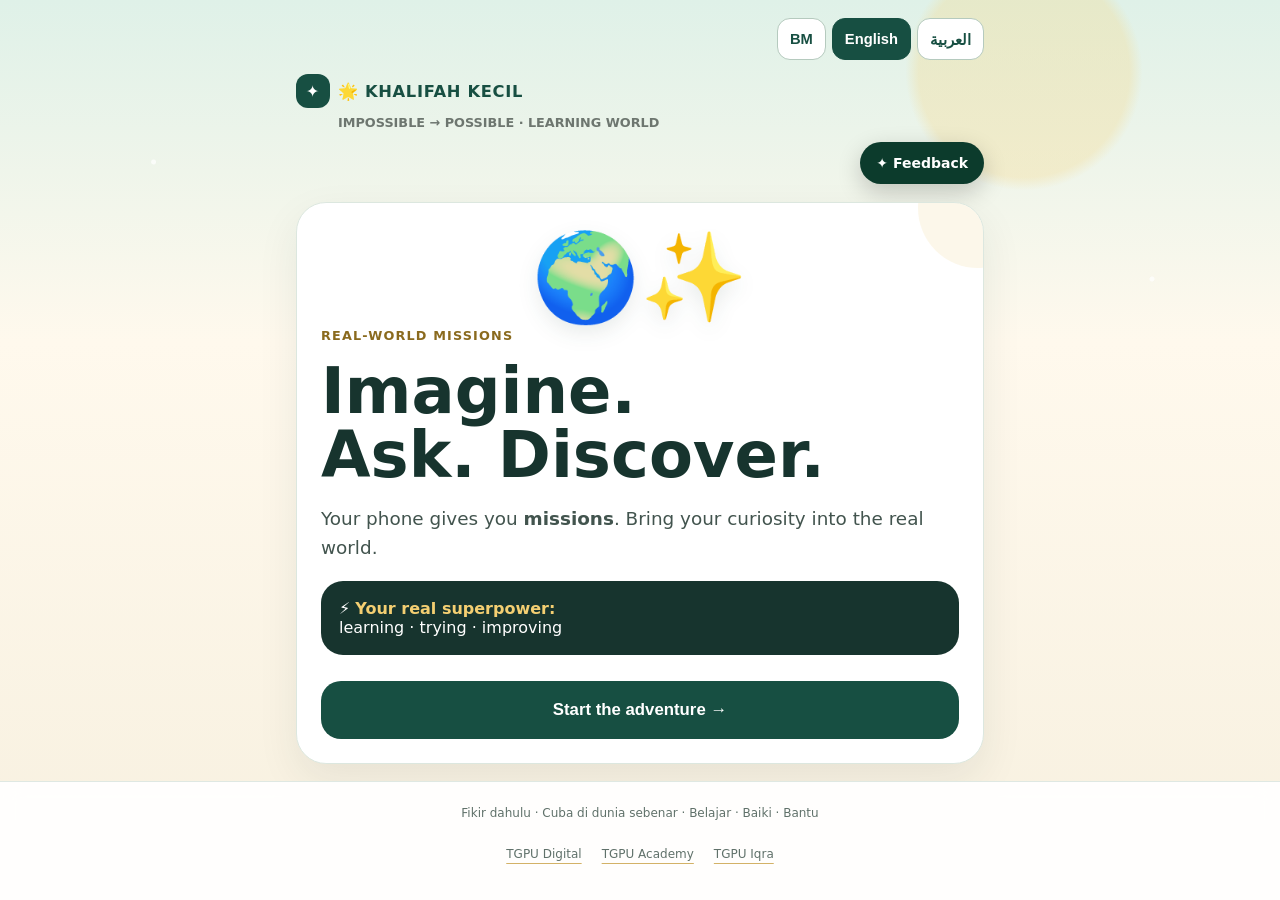
==== commit e79951c6: "Design: connect TGPU family navigation with accessible footer" ====
--- a/index.html
+++ b/index.html
@@ -31,11 +31,18 @@
 footer{position:fixed;bottom:0;left:0;right:0;background:#ffffffed;backdrop-filter:blur(10px);border-top:1px solid #dfe8e2;padding:10px;text-align:center;font-size:.75rem;color:#60716a}
 .mission-head{display:flex;align-items:center;gap:12px;margin:20px 2px 4px}.mission-orb{width:54px;height:54px;border-radius:19px;display:grid;place-items:center;background:var(--accent);color:#fff;font-size:1.6rem;box-shadow:0 8px 20px #17342e20}.mission-card{border-top:5px solid var(--missionAccent)}.mission-card>.pill{background:color-mix(in srgb,var(--missionAccent) 16%,#fff)}@media(max-width:480px){main{padding-left:12px;padding-right:12px}.card{padding:20px 16px;border-radius:24px}.mission{grid-template-columns:58px 1fr;gap:10px}.mission .icon{width:52px;height:52px}.mission .status{grid-column:2;justify-self:start}.hero-grid{grid-template-columns:1fr}.real-loop{grid-template-columns:1fr 1fr}}@media(min-width:600px){.world .mission:nth-child(even){margin-left:54px}.world .mission:nth-child(odd){margin-right:54px}}@media(prefers-reduced-motion:reduce){*,*::before,*::after{scroll-behavior:auto!important;transition:none!important;animation:none!important}} .lab-badge{display:inline-flex;gap:8px;align-items:center;background:#fff3c9;border:1px solid #ecd28b;border-radius:99px;padding:8px 12px;font-weight:850;font-size:.82rem}.card h2{line-height:1.25}@media(max-width:480px){main{padding:14px 12px 100px}.brand{font-size:clamp(.95rem,4.5vw,1.1rem);letter-spacing:0;gap:7px;overflow-wrap:anywhere}.brand:before{flex:0 0 34px}.tag{margin:8px 0 0 0;font-size:.73rem;line-height:1.45}.card{margin-top:14px}h1{overflow-wrap:break-word;font-size:clamp(1.95rem,9vw,3rem);line-height:1.08}.lead{font-size:1.04rem;line-height:1.5}.bigemoji{font-size:clamp(3.6rem,17vw,5.4rem)}footer{padding:9px 12px;font-size:.68rem;line-height:1.35}}
 .kk-language{display:flex;flex-wrap:wrap;gap:6px;justify-content:flex-end;margin:0 0 14px}.kk-language button{width:auto;min-height:42px;margin:0;padding:8px 12px;border:1px solid #b5cabe;border-radius:13px;background:#fff;color:#174f42;font-size:.92rem;font-weight:800}.kk-language button.active{background:#174f42;color:#fff;border-color:#174f42}html[dir=rtl] .kk-language{justify-content:flex-start}html[dir=rtl] .choice{text-align:right}html[dir=rtl] .world:before{left:auto;right:31px}html[dir=rtl] .mission{direction:rtl}html[dir=rtl] .mission-map{direction:ltr}@media(max-width:480px){.kk-language{justify-content:center;margin-bottom:12px}.kk-language button{flex:1;min-width:82px;max-width:130px}.brand{line-height:1.3}}
+
+/* Family navigation is secondary to the child's learning experience. */
+.family-footer{padding:24px 18px;text-align:center}
+.family-footer p{margin:0 0 12px}
+.family-footer nav{display:flex;justify-content:center;flex-wrap:wrap;gap:10px 20px}
+.family-footer a{color:inherit;text-decoration:underline;text-decoration-color:#d3b267;text-underline-offset:5px;min-height:44px;display:inline-flex;align-items:center}
+.family-footer a:hover,.family-footer a:focus-visible{text-decoration-thickness:2px;outline-offset:4px}
 </style>
 <link rel="stylesheet" href="/tgpu-feedback.css?v=2">
 </head>
 <body><main><header><div class="brand">🌟 KHALIFAH KECIL</div><div class="tag">IMPOSSIBLE → POSSIBLE · DUNIA PEMBELAJARAN</div></header><div id="app"></div></main>
-<footer>Fikir dahulu · Cuba di dunia sebenar · Belajar · Baiki · Bantu</footer>
+<footer class="family-footer"><p>Fikir dahulu · Cuba di dunia sebenar · Belajar · Baiki · Bantu</p><nav aria-label="Laman dalam keluarga TGPU"><a href="https://tgpu.my/">TGPU Digital</a><a href="https://academy.tgpu.my/">TGPU Academy</a><a href="https://iqra.tgpu.my/">TGPU Iqra</a></nav></footer>
 <script>
 const S={step:+localStorage.kkStep||0,name:localStorage.kkName||"",age:localStorage.kkAge||"8",hero:localStorage.kkHero||"",result:localStorage.kkResult||"",improve:localStorage.kkImprove||"",idea:localStorage.kkIdea||"",retest:localStorage.kkRetest||"",home:localStorage.kkHome||"",oceanResult:localStorage.kkOceanResult||"",oceanImprove:localStorage.kkOceanImprove||"",oceanRetest:localStorage.kkOceanRetest||"",powerResult:localStorage.kkPowerResult||"",powerImprove:localStorage.kkPowerImprove||"",powerRetest:localStorage.kkPowerRetest||"",plantResult:localStorage.kkPlantResult||"",plantImprove:localStorage.kkPlantImprove||"",plantRetest:localStorage.kkPlantRetest||"",homeProblem:localStorage.kkHomeProblem||"",homeIdea:localStorage.kkHomeIdea||"",homeResult:localStorage.kkHomeResult||"",homeImprove:localStorage.kkHomeImprove||"",homeRetest:localStorage.kkHomeRetest||""};
 const escapeHTML=value=>String(value).replace(/[&<>"']/g,ch=>({'&':'&amp;','<':'&lt;','>':'&gt;','"':'&quot;',"'":'&#39;'}[ch]));
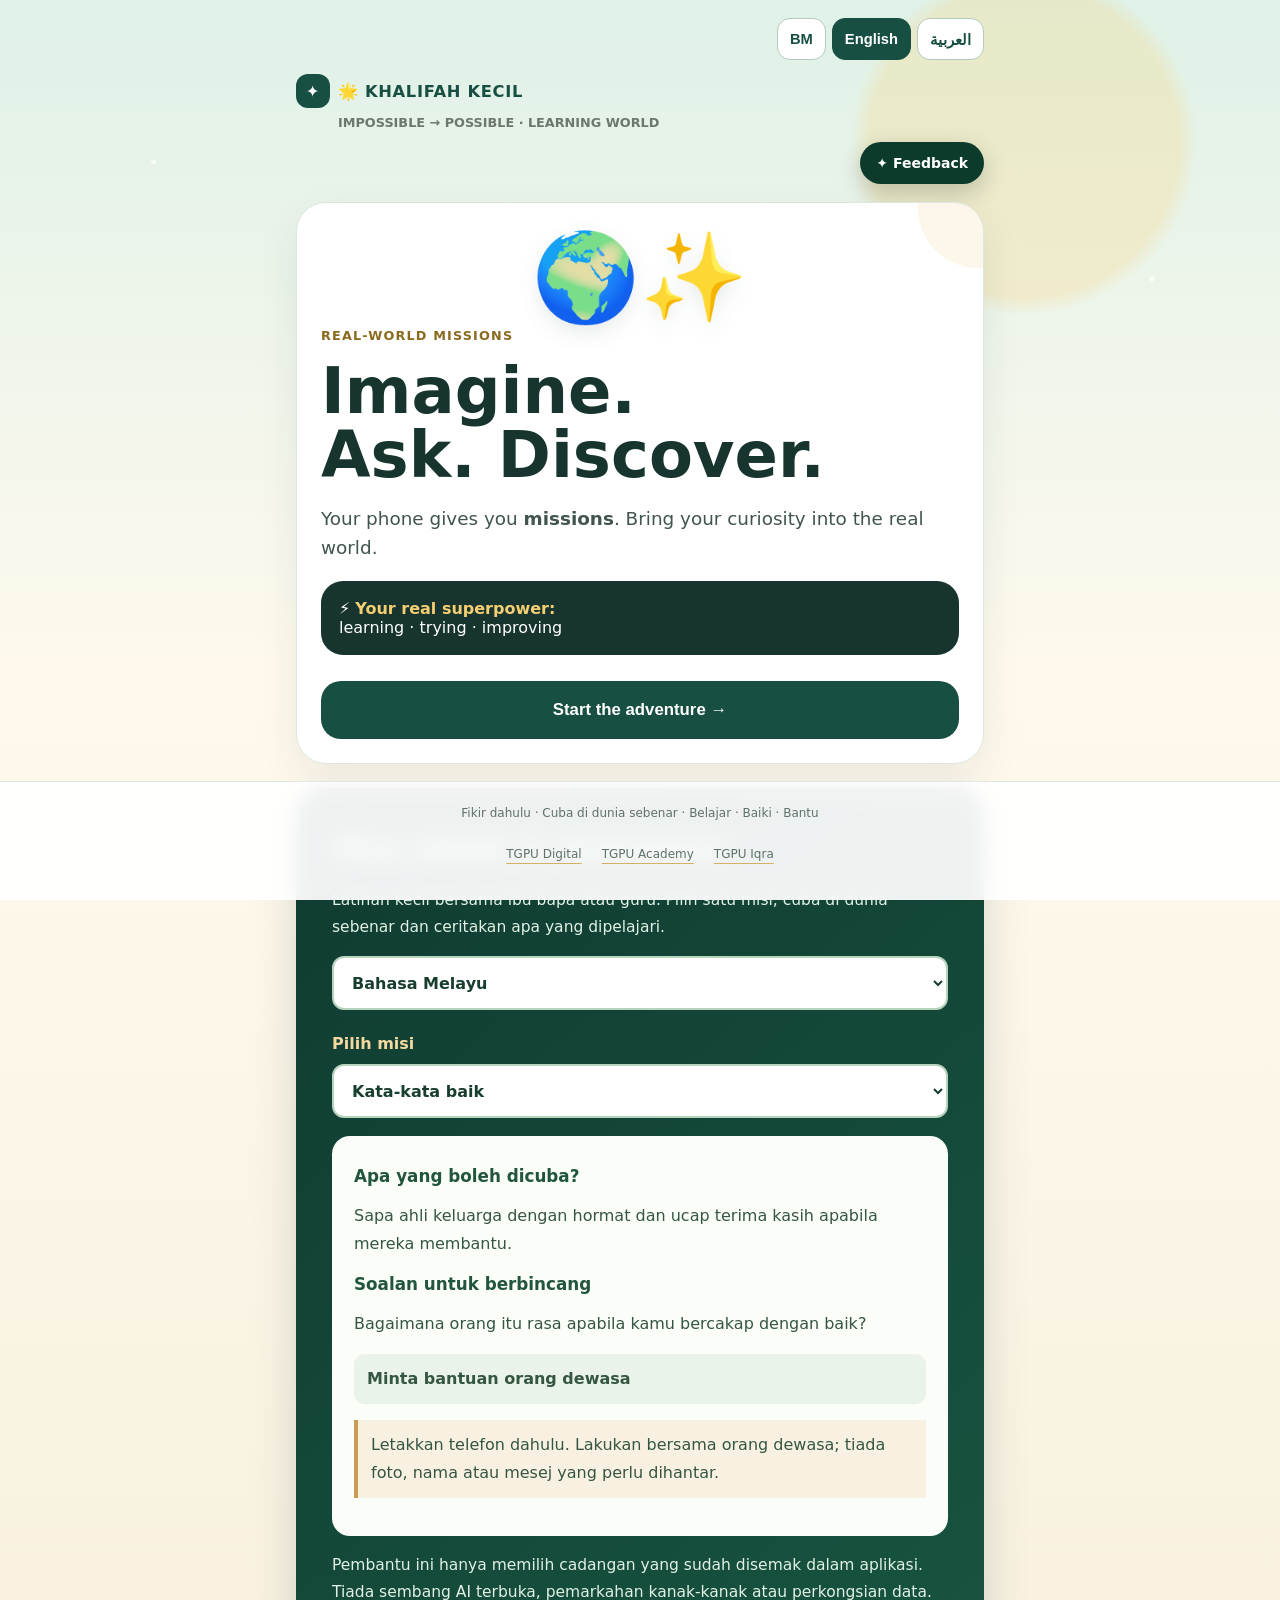
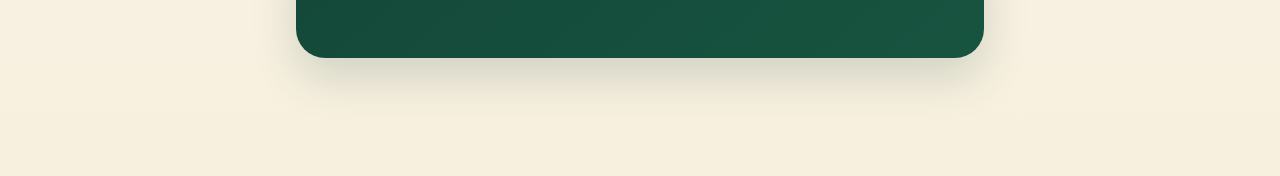
==== commit 1f7b6f1e: "Khalifah: premium supervised kindness activity corner outside existing lesson progression" ====
--- a/index.html
+++ b/index.html
@@ -39,9 +39,23 @@
 .family-footer a{color:inherit;text-decoration:underline;text-decoration-color:#d3b267;text-underline-offset:5px;min-height:44px;display:inline-flex;align-items:center}
 .family-footer a:hover,.family-footer a:focus-visible{text-decoration-thickness:2px;outline-offset:4px}
 </style>
+<style id="kindness-styles">
+.kindness-missions{margin-top:24px;padding:clamp(22px,4vw,36px);background:linear-gradient(140deg,#103b31,#175440);color:#fff;border-radius:29px;box-shadow:0 20px 46px #123c302a}
+.kindness-missions h2{font-size:clamp(1.45rem,5vw,2rem);line-height:1.35;margin:4px 0 12px}
+.kindness-missions>p{line-height:1.75;color:#e1f1e5;font-size:.97rem}
+.kindness-missions select{width:100%;display:block;min-height:54px;margin:11px 0;padding:11px 14px;font:inherit;font-weight:750;border:2px solid #b6d3bd;border-radius:12px;background:#fff;color:#183e2d}
+.kindness-missions>label{font-weight:850;margin-top:24px;display:block;color:#f4d8a0}
+.kindness-content{margin-top:18px;background:#fbfdf8;color:#18402f;border-radius:18px;padding:22px}
+.kindness-content h3{font-size:1.05rem;margin:8px 0;color:#21553c}.kindness-content p{line-height:1.75;color:#355642}
+.kindness-content p:nth-last-child(2){padding:11px 13px;border-radius:10px;background:#e9f3ea;font-weight:800}
+.kindness-content p:last-child{padding:11px 13px;border-inline-start:4px solid #c79d53;background:#f8f1e2}
+.kindness-missions select:focus-visible{outline:4px solid #f6cf7e;outline-offset:3px}
+.kindness-missions[dir=rtl] h2,.kindness-missions[dir=rtl] h3{line-height:1.65}
+@media(max-width:540px){.kindness-missions{border-radius:19px;padding:20px}.kindness-content{padding:17px}}
+</style>
 <link rel="stylesheet" href="/tgpu-feedback.css?v=2">
 </head>
-<body><main><header><div class="brand">🌟 KHALIFAH KECIL</div><div class="tag">IMPOSSIBLE → POSSIBLE · DUNIA PEMBELAJARAN</div></header><div id="app"></div></main>
+<body><main><header><div class="brand">🌟 KHALIFAH KECIL</div><div class="tag">IMPOSSIBLE → POSSIBLE · DUNIA PEMBELAJARAN</div></header><div id="app"></div><section id="khalifah-kindness" class="kindness-missions" aria-label="Optional supervised kindness activities"></section></main>
 <footer class="family-footer"><p>Fikir dahulu · Cuba di dunia sebenar · Belajar · Baiki · Bantu</p><nav aria-label="Laman dalam keluarga TGPU"><a href="https://tgpu.my/">TGPU Digital</a><a href="https://academy.tgpu.my/">TGPU Academy</a><a href="https://iqra.tgpu.my/">TGPU Iqra</a></nav></footer>
 <script>
 const S={step:+localStorage.kkStep||0,name:localStorage.kkName||"",age:localStorage.kkAge||"8",hero:localStorage.kkHero||"",result:localStorage.kkResult||"",improve:localStorage.kkImprove||"",idea:localStorage.kkIdea||"",retest:localStorage.kkRetest||"",home:localStorage.kkHome||"",oceanResult:localStorage.kkOceanResult||"",oceanImprove:localStorage.kkOceanImprove||"",oceanRetest:localStorage.kkOceanRetest||"",powerResult:localStorage.kkPowerResult||"",powerImprove:localStorage.kkPowerImprove||"",powerRetest:localStorage.kkPowerRetest||"",plantResult:localStorage.kkPlantResult||"",plantImprove:localStorage.kkPlantImprove||"",plantRetest:localStorage.kkPlantRetest||"",homeProblem:localStorage.kkHomeProblem||"",homeIdea:localStorage.kkHomeIdea||"",homeResult:localStorage.kkHomeResult||"",homeImprove:localStorage.kkHomeImprove||"",homeRetest:localStorage.kkHomeRetest||""};
@@ -113,5 +127,5 @@
 if(S.step===30)app.innerHTML=`<section class="card"><div class="bigemoji">🌊🌟</div><h1>Misi Lautan selesai!</h1><p class="lead">Kamu fikir dahulu, menguji udara yang terperangkap, mengubah satu perkara dan memerhati apa yang berlaku.</p><div class="passport"><strong>Pasport Pencipta #002</strong><div class="summary">🌊 Misi: Bolehkah manusia meneroka di bawah air?<br>🧪 ${escapeHTML(S.oceanResult||"Eksperimen dibuat")}<br>🔧 ${escapeHTML(S.oceanImprove||"Satu perubahan diuji")}<br>🔁 ${escapeHTML(S.oceanRetest||"Hasil diperhatikan")}</div></div><div class="callout">🧠 <b>Jangan iri kuasa khayalan.</b><br>Siasat masalah sebenar.</div><button class="primary" onclick="go(12)">Kembali ke Dunia Khalifah →</button></section>`;
 }
 render(); if("serviceWorker" in navigator)navigator.serviceWorker.register("./sw.js");
-</script><script src="/khalifah-i18n.js?v=1"></script><script src="/tgpu-feedback.js?v=2" data-app="khalifah" data-version="khalifah-feedback-v1"></script>
+</script><script src="/khalifah-i18n.js?v=1"></script><script src="/kindness-missions.js?v=1" defer></script><script src="/tgpu-feedback.js?v=2" data-app="khalifah" data-version="khalifah-feedback-v1"></script>
 </body></html>
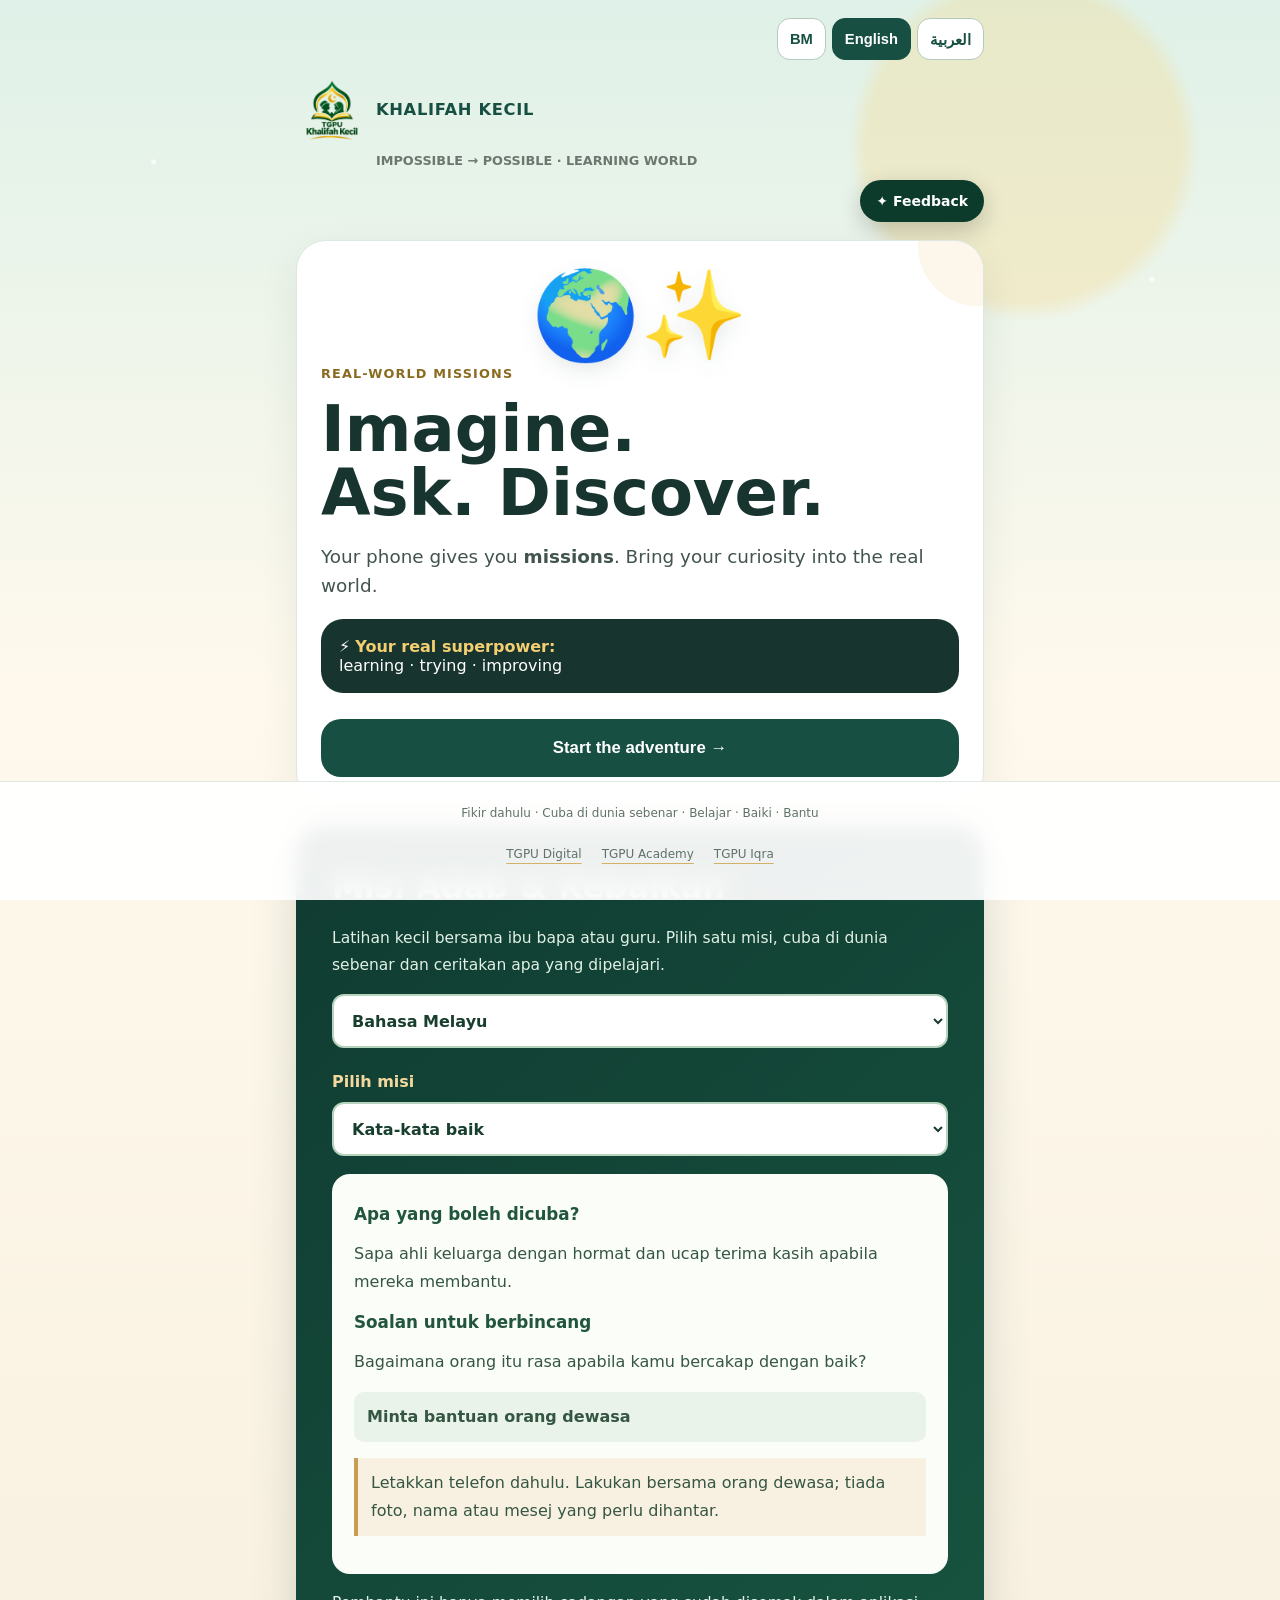
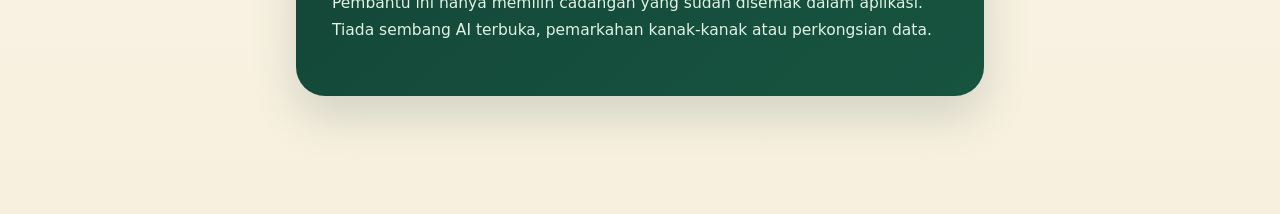
==== commit 4d13b4d2: "Display founder-approved Khalifah logo in responsive page header" ====
--- a/index.html
+++ b/index.html
@@ -11,13 +11,20 @@
 <meta property="og:title" content="Khalifah Kecil — Impossible → Possible">
 <meta property="og:description" content="Pengembaraan rasa ingin tahu, ciptaan dan pembelajaran dunia sebenar untuk kanak-kanak.">
 <meta property="og:url" content="https://khalifah.tgpu.my/">
-<meta name="twitter:card" content="summary">
+<meta property="og:image" content="https://khalifah.tgpu.my/TGPU%20Khalifah%20Kecil%20Digital%20Ecosystem.png">
+<meta property="og:image:secure_url" content="https://khalifah.tgpu.my/TGPU%20Khalifah%20Kecil%20Digital%20Ecosystem.png">
+<meta property="og:image:type" content="image/png">
+<meta property="og:image:alt" content="TGPU Khalifah Kecil — an educational initiative within TGPU Digital Ecosystem">
+<meta name="twitter:card" content="summary_large_image">
+<meta name="twitter:image" content="https://khalifah.tgpu.my/TGPU%20Khalifah%20Kecil%20Digital%20Ecosystem.png">
+<link rel="icon" type="image/png" href="/khalifah-kecil-logo.png">
+
 <link rel="manifest" href="/manifest.webmanifest">
 <title>Khalifah Kecil — Impossible → Possible</title>
 <style>
 :root{font-family:system-ui,-apple-system,BlinkMacSystemFont,"Segoe UI",sans-serif;color:#17342e;background:#f5f1e8;--ink:#17342e;--green:#174f42;--cream:#fff9ed;--gold:#d39d2a;--sky:#dff2f5;--ocean:#dff0f5;--power:#f7ead2;--nature:#e5f1df;--home:#f5e5df}
 *{box-sizing:border-box}body{margin:0;min-height:100vh;background:radial-gradient(circle at 80% 8%,#f5d98c55 0 8%,transparent 9%),linear-gradient(180deg,#dff1e8 0,#fff9ed 38%,#f7f0df 100%)} body:before{content:"";position:fixed;inset:0;pointer-events:none;background:radial-gradient(circle at 12% 18%,#fff 0 2px,transparent 3px),radial-gradient(circle at 90% 31%,#fff 0 2px,transparent 3px);opacity:.7}
-main{max-width:720px;margin:auto;padding:18px 16px 118px}.brand{display:flex;align-items:center;gap:8px;font-size:1.02rem}.brand:before{content:"✦";display:grid;place-items:center;width:34px;height:34px;border-radius:12px;background:#174f42;color:#fff}.tag{margin:7px 0 2px 42px;font-weight:700}.brand{font-weight:900;letter-spacing:.04em;color:#174f42}.tag{font-size:.8rem;color:#6d766f}
+main{max-width:720px;margin:auto;padding:18px 16px 118px}.brand{display:flex;align-items:center;gap:8px;font-size:1.02rem}.brand:before{content:none}.brand-logo{width:72px;height:72px;object-fit:contain;flex:0 0 72px}.brand span{line-height:1.2}.tag{margin:7px 0 2px 80px;font-weight:700}.brand{font-weight:900;letter-spacing:.04em;color:#174f42}.tag{font-size:.8rem;color:#6d766f}
 .card{background:#fff;border:1px solid #dce7df;border-radius:30px;padding:24px;box-shadow:0 16px 42px #17342e14;margin-top:18px;overflow:hidden;position:relative}.card:after{content:"";position:absolute;width:120px;height:120px;border-radius:50%;background:#f0dba83d;right:-55px;top:-55px;pointer-events:none}
 h1{font-size:clamp(2rem,9vw,4rem);line-height:1;margin:.25em 0}.lead{font-size:1.15rem;line-height:1.55;color:#42544e}
 button,.choice{width:100%;border:0;border-radius:20px;padding:17px 18px;margin-top:10px;font-size:1.05rem;font-weight:850;cursor:pointer;min-height:58px;transition:transform .12s ease}button:focus-visible,.choice:focus-visible,input:focus-visible,select:focus-visible,textarea:focus-visible{outline:3px solid #d39d2a;outline-offset:3px}button:active{transform:scale(.98)}
@@ -55,7 +62,7 @@
 </style>
 <link rel="stylesheet" href="/tgpu-feedback.css?v=2">
 </head>
-<body><main><header><div class="brand">🌟 KHALIFAH KECIL</div><div class="tag">IMPOSSIBLE → POSSIBLE · DUNIA PEMBELAJARAN</div></header><div id="app"></div><section id="khalifah-kindness" class="kindness-missions" aria-label="Optional supervised kindness activities"></section></main>
+<body><main><header><div class="brand"><img class="brand-logo" src="/khalifah-kecil-logo.png" alt="TGPU Khalifah Kecil" width="92" height="92" decoding="async"><span>KHALIFAH KECIL</span></div><div class="tag">IMPOSSIBLE → POSSIBLE · DUNIA PEMBELAJARAN</div></header><div id="app"></div><section id="khalifah-kindness" class="kindness-missions" aria-label="Optional supervised kindness activities"></section></main>
 <footer class="family-footer"><p>Fikir dahulu · Cuba di dunia sebenar · Belajar · Baiki · Bantu</p><nav aria-label="Laman dalam keluarga TGPU"><a href="https://tgpu.my/">TGPU Digital</a><a href="https://academy.tgpu.my/">TGPU Academy</a><a href="https://iqra.tgpu.my/">TGPU Iqra</a></nav></footer>
 <script>
 const S={step:+localStorage.kkStep||0,name:localStorage.kkName||"",age:localStorage.kkAge||"8",hero:localStorage.kkHero||"",result:localStorage.kkResult||"",improve:localStorage.kkImprove||"",idea:localStorage.kkIdea||"",retest:localStorage.kkRetest||"",home:localStorage.kkHome||"",oceanResult:localStorage.kkOceanResult||"",oceanImprove:localStorage.kkOceanImprove||"",oceanRetest:localStorage.kkOceanRetest||"",powerResult:localStorage.kkPowerResult||"",powerImprove:localStorage.kkPowerImprove||"",powerRetest:localStorage.kkPowerRetest||"",plantResult:localStorage.kkPlantResult||"",plantImprove:localStorage.kkPlantImprove||"",plantRetest:localStorage.kkPlantRetest||"",homeProblem:localStorage.kkHomeProblem||"",homeIdea:localStorage.kkHomeIdea||"",homeResult:localStorage.kkHomeResult||"",homeImprove:localStorage.kkHomeImprove||"",homeRetest:localStorage.kkHomeRetest||""};
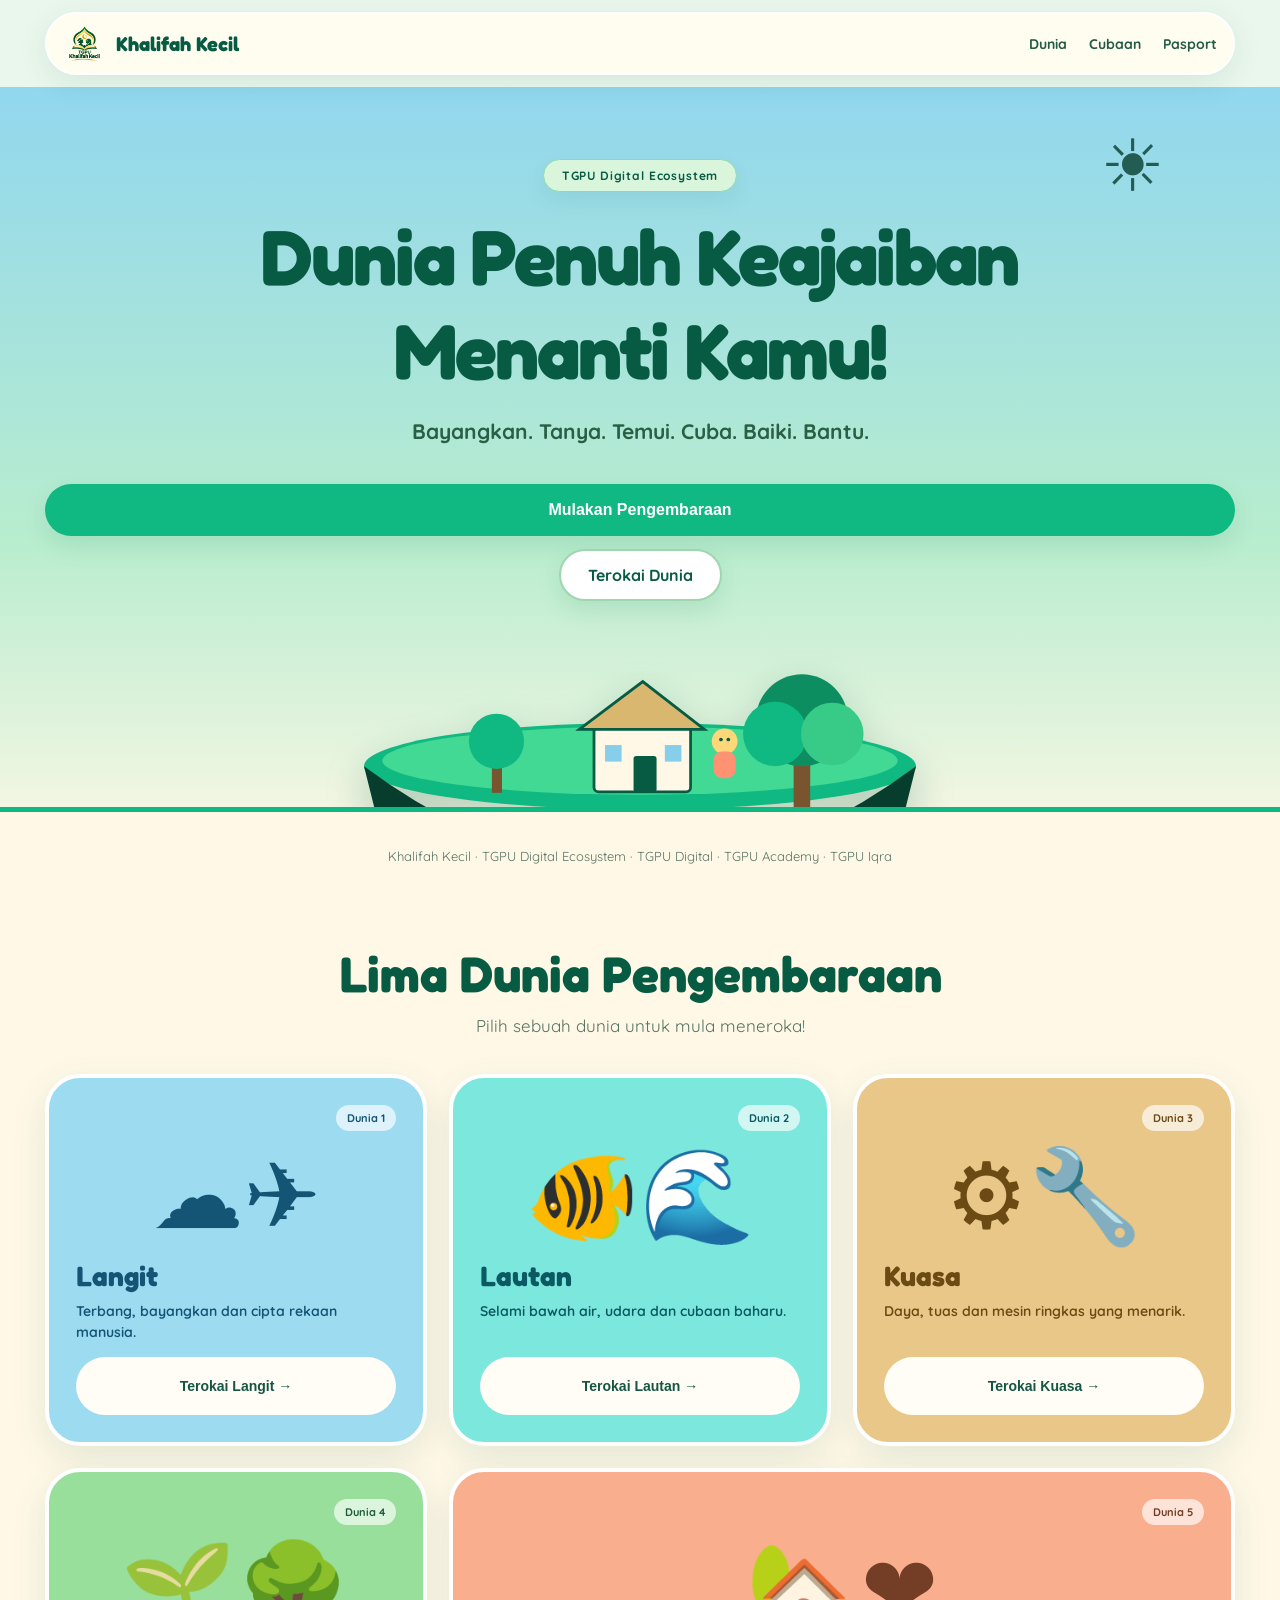
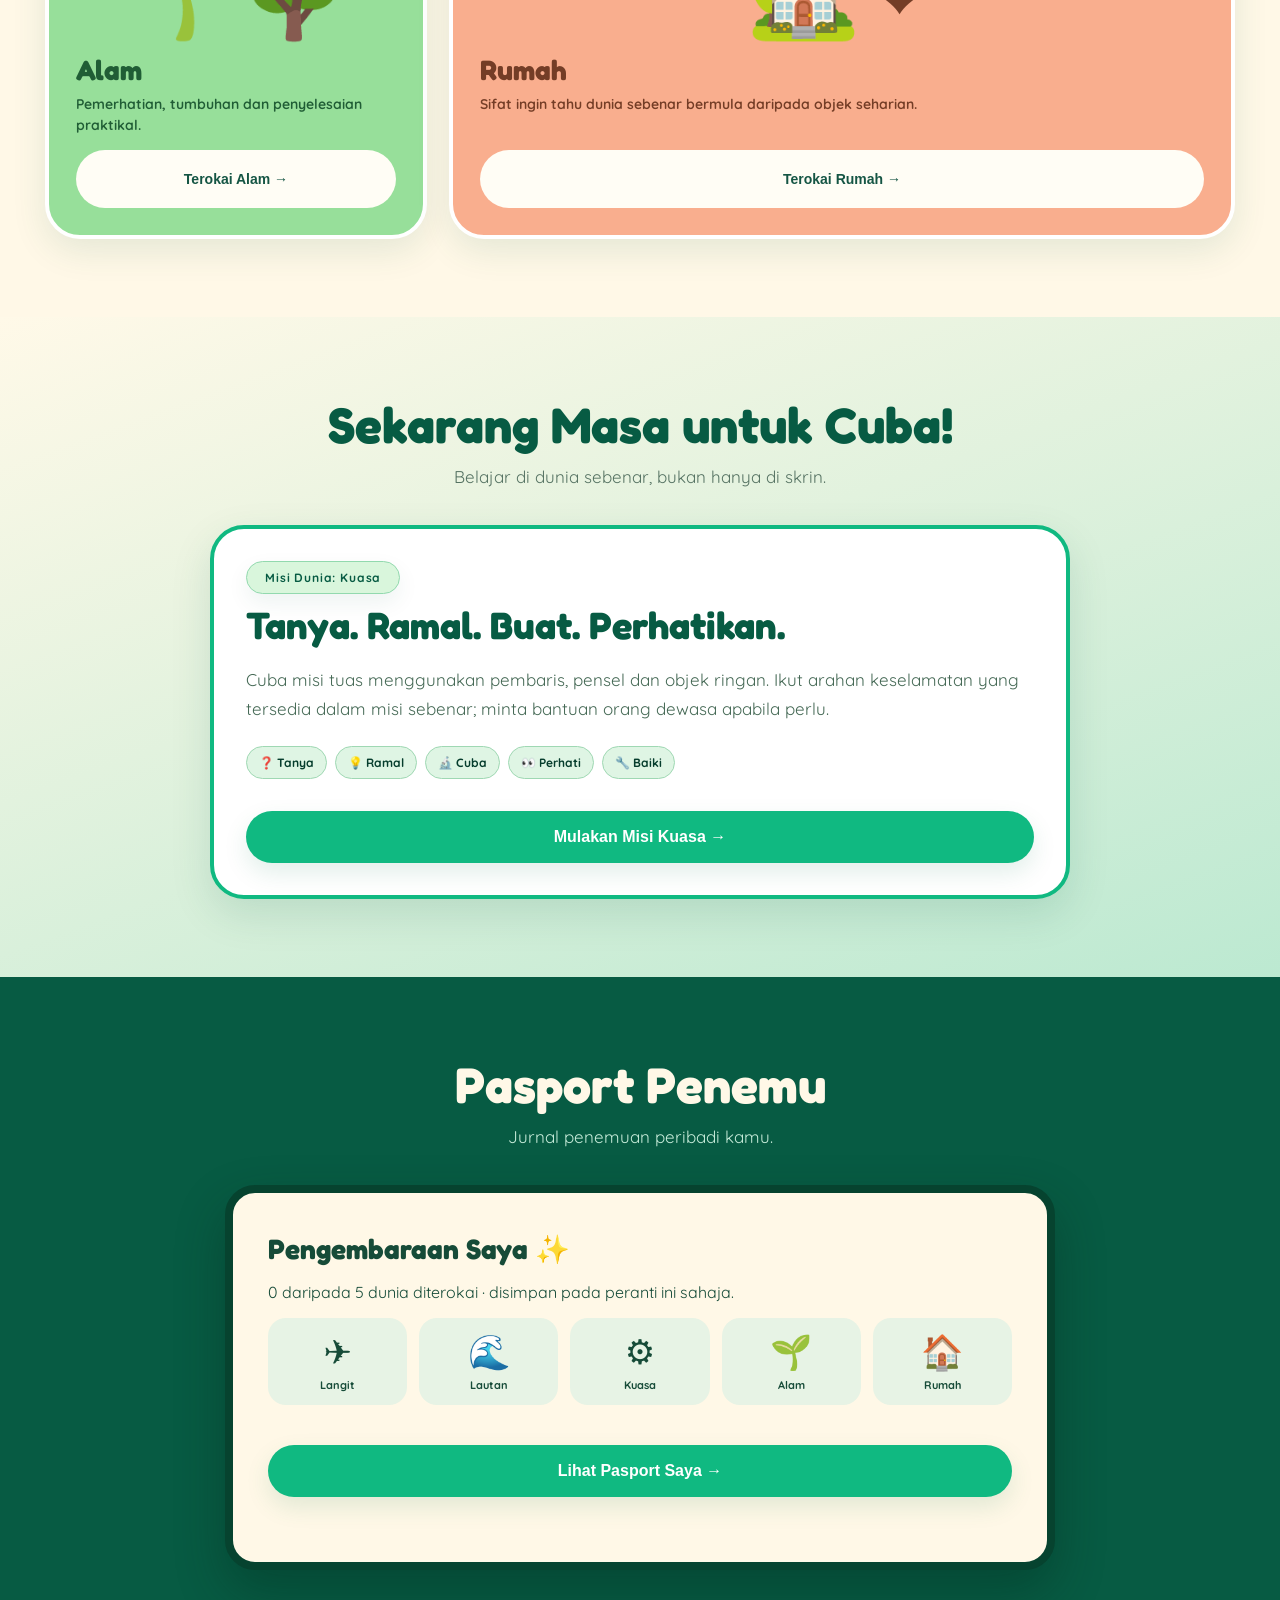
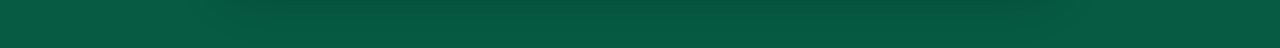
==== commit 3f2ce136: "Integrate animated Z.ai-inspired Khalifah Kecil homepage and link real five missions while preservin" ====
--- a/index.html
+++ b/index.html
@@ -16,6 +16,8 @@
 <meta property="og:image:type" content="image/png">
 <meta property="og:image:alt" content="TGPU Khalifah Kecil — an educational initiative within TGPU Digital Ecosystem">
 <meta name="twitter:card" content="summary_large_image">
+<meta name="twitter:title" content="Khalifah Kecil — Impossible → Possible">
+<meta name="twitter:description" content="Pengembaraan rasa ingin tahu, ciptaan dan pembelajaran dunia sebenar untuk kanak-kanak.">
 <meta name="twitter:image" content="https://khalifah.tgpu.my/TGPU%20Khalifah%20Kecil%20Digital%20Ecosystem.png">
 <link rel="icon" type="image/png" href="/khalifah-kecil-logo.png">
 
@@ -45,7 +47,84 @@
 .family-footer nav{display:flex;justify-content:center;flex-wrap:wrap;gap:10px 20px}
 .family-footer a{color:inherit;text-decoration:underline;text-decoration-color:#d3b267;text-underline-offset:5px;min-height:44px;display:inline-flex;align-items:center}
 .family-footer a:hover,.family-footer a:focus-visible{text-decoration-thickness:2px;outline-offset:4px}
-</style>
+
+
+/* Z.ai-inspired Khalifah Kecil illustrated adventure landing — functionality retained */
+:root{--kk-emerald:#075b43;--kk-mint:#b6e8cc;--kk-gold:#d9b76e;--kk-cream:#fff8e7}
+body.kk-landing-mode{background:var(--kk-cream)}
+body.kk-landing-mode>main,body.kk-landing-mode>.family-footer{display:none}
+#kk-adventure{display:none;font-family:'Quicksand',system-ui,sans-serif;color:#063d2d;background:#fff8e7;min-height:100vh;overflow:hidden}
+body.kk-landing-mode #kk-adventure{display:block}
+#kk-adventure *{box-sizing:border-box}
+#kk-adventure a{text-decoration:none;color:inherit}
+#kk-adventure button{cursor:pointer}
+#kk-adventure .kk-shell{max-width:1190px;width:calc(100% - 38px);margin-inline:auto}
+#kk-adventure .kk-nav{position:sticky;top:0;z-index:30;padding:12px 0;background:#e5f7eec9;backdrop-filter:blur(16px)}
+#kk-adventure .kk-nav-inner{background:#fffdf1f5;border:2px solid #fff;border-radius:40px;display:flex;align-items:center;justify-content:space-between;padding:8px 16px;box-shadow:0 8px 30px #075b4318;gap:15px}
+#kk-adventure .kk-brand{display:flex;align-items:center;gap:10px;font-weight:900;font-size:20px;color:#075b43;font-family:'Fredoka',system-ui}
+#kk-adventure .kk-brand img{width:43px;height:43px;object-fit:contain}
+#kk-adventure .kk-nav-links{display:flex;gap:22px;align-items:center;font-weight:800;color:#245a46;font-size:14px}
+#kk-adventure .kk-nav-links a:hover{color:#069e67}
+#kk-adventure .kk-hero{position:relative;text-align:center;min-height:680px;padding:72px 15px 235px;background:linear-gradient(180deg,#91d7ee 0%,#b8edce 58%,#fff8e7 100%);isolation:isolate;overflow:hidden}
+#kk-adventure .kk-sun{position:absolute;right:9%;top:32px;font-size:72px;animation:kk-float 6s ease-in-out infinite;pointer-events:none;opacity:.8}
+#kk-adventure .kk-cloud{position:absolute;z-index:-1;color:#fff;font-size:75px;opacity:.83;animation:kk-cloud 32s linear infinite;pointer-events:none}
+#kk-adventure .kk-cloud.c1{top:95px;left:-170px}
+#kk-adventure .kk-cloud.c2{top:230px;left:-260px;animation-duration:46s;animation-delay:-16s}
+#kk-adventure .kk-tag{display:inline-block;padding:8px 18px;background:#d9f6dc;border:1px solid #92d9ae;border-radius:99px;font-size:12px;color:#075b43;font-weight:900;letter-spacing:.07em;box-shadow:0 9px 22px #075b4312}
+#kk-adventure h1,#kk-adventure h2,#kk-adventure h3{font-family:'Fredoka',system-ui,sans-serif;line-height:1.2}
+#kk-adventure .kk-hero h1{font-size:clamp(41px,6.6vw,78px);max-width:800px;margin:18px auto 17px;color:#075b43;font-weight:750;letter-spacing:-.025em}
+#kk-adventure .kk-hero p{font-size:clamp(16px,2vw,21px);font-weight:800;color:#285f45}
+#kk-adventure .kk-btn-row{display:flex;justify-content:center;flex-wrap:wrap;gap:13px;margin:30px auto}
+#kk-adventure .kk-button{display:inline-flex;align-items:center;justify-content:center;min-height:52px;border-radius:35px;padding:14px 27px;font-size:16px;font-weight:900;border:2px solid transparent;box-shadow:0 10px 24px #0b734b1e;transition:transform .22s}
+#kk-adventure .kk-button:hover{transform:translateY(-3px)}
+#kk-adventure .kk-button.primary{background:#10b981;color:#fff}
+#kk-adventure .kk-button.light{background:#fff;color:#075b43;border-color:#a0d6ae}
+#kk-adventure .kk-island{position:absolute;left:50%;bottom:-29px;transform:translateX(-50%);width:min(900px,99%);height:276px;pointer-events:none;animation:kk-island-float 6s ease-in-out infinite}
+#kk-adventure .kk-island svg{display:block;width:100%;height:100%;filter:drop-shadow(0 15px 20px #075b433e)}
+#kk-adventure .kk-section{padding:78px 0}
+#kk-adventure .kk-section-intro{text-align:center;margin-bottom:38px}
+#kk-adventure .kk-section-intro h2{font-size:clamp(30px,4.7vw,50px);margin:0 0 11px;color:#075b43}
+#kk-adventure .kk-section-intro p{font-size:17px;color:#567363;margin:0}
+#kk-adventure .kk-worlds{display:grid;grid-template-columns:repeat(3,minmax(0,1fr));gap:22px}
+#kk-adventure .kk-world{border:4px solid white;border-radius:35px;box-shadow:0 12px 35px #075b431b;padding:27px;position:relative;overflow:hidden;min-height:338px;display:flex;flex-direction:column;transition:transform .22s,box-shadow .22s}
+#kk-adventure .kk-world:hover{transform:translateY(-6px);box-shadow:0 20px 45px #075b432b}
+#kk-adventure .kk-world .kk-count{font-size:11px;padding:6px 11px;background:#ffffffa8;border-radius:25px;align-self:flex-end;font-weight:900}
+#kk-adventure .kk-world .kk-illustration{height:125px;display:grid;place-items:center;font-size:92px;animation:kk-float 5s ease-in-out infinite}
+#kk-adventure .kk-world h3{font-size:28px;margin:4px 0 7px}
+#kk-adventure .kk-world p{font-weight:650;font-size:14px;min-height:42px;line-height:1.5;margin:0 0 14px}
+#kk-adventure .kk-world .kk-world-go{display:block;border:0;background:#fffdf5;color:#155544;text-align:center;border-radius:30px;padding:12px;font-size:14px;font-weight:900;margin-top:auto}
+#kk-adventure .kk-world.sky{background:#9ddbf1;color:#145474}
+#kk-adventure .kk-world.ocean{background:#7ce7dc;color:#0b5962}
+#kk-adventure .kk-world.power{background:#e8c789;color:#6c4a13}
+#kk-adventure .kk-world.nature{background:#97df9a;color:#205d35}
+#kk-adventure .kk-world.home{background:#f9ae8e;color:#743d26;grid-column:span 2}
+#kk-adventure .kk-activity{background:linear-gradient(160deg,#fff9e8,#bce9d1)}
+#kk-adventure .kk-activity-grid{max-width:860px;margin:auto;background:white;border:4px solid #10b981;border-radius:34px;padding:32px;box-shadow:0 15px 40px #075b4322}
+#kk-adventure .kk-activity-grid h2{color:#075b43;font-size:clamp(27px,4vw,38px);margin:9px 0}
+#kk-adventure .kk-activity-grid p{color:#456955;font-size:17px;line-height:1.7}
+#kk-adventure .kk-sequence{display:flex;flex-wrap:wrap;gap:8px;margin:22px 0}
+#kk-adventure .kk-sequence span{background:#dff5e4;border:1px solid #9fd8b3;border-radius:50px;padding:8px 12px;font-size:12px;font-weight:900}
+#kk-adventure .kk-passport{background:#075b43;color:#fff8e7}
+#kk-adventure .kk-passport .kk-section-intro h2{color:#fff8e7}
+#kk-adventure .kk-passport .kk-section-intro p{color:#c6ebd9}
+#kk-adventure .kk-passport-book{max-width:830px;background:#fff8e7;color:#164b38;border-radius:30px;border:8px solid #06432f;padding:35px;margin:auto;box-shadow:0 22px 50px #01241855}
+#kk-adventure .kk-passport-book h3{font-size:28px;margin:5px 0 14px}
+#kk-adventure .kk-passport-list{display:grid;grid-template-columns:repeat(5,1fr);gap:12px}
+#kk-adventure .kk-passport-item{background:#e7f3e5;border-radius:18px;padding:12px 8px;text-align:center;min-width:0}
+#kk-adventure .kk-passport-item span{display:block;font-size:34px}
+#kk-adventure .kk-passport-item small{font-size:11px;font-weight:800}
+#kk-adventure .kk-passport-item.done{background:#b3ecc6;border:2px solid #22b47e}
+#kk-adventure .kk-footer{text-align:center;background:#fff8e7;padding:36px 15px;border-top:5px solid #10b981;font-size:13px;color:#567363}
+#kk-adventure button:focus-visible,#kk-adventure a:focus-visible{outline:3px solid #d49a30;outline-offset:4px}
+@keyframes kk-float{50%{transform:translateY(-13px)}}
+@keyframes kk-island-float{50%{transform:translate(-50%,-12px)}}
+@keyframes kk-cloud{to{transform:translateX(calc(100vw + 370px))}}
+@media(max-width:890px){#kk-adventure .kk-worlds{grid-template-columns:repeat(2,minmax(0,1fr))}#kk-adventure .kk-world.home{grid-column:span 1}}
+@media(max-width:650px){#kk-adventure .kk-shell{width:calc(100% - 26px)}#kk-adventure .kk-nav-links{gap:10px;font-size:12px}#kk-adventure .kk-nav-links a:nth-child(2){display:none}#kk-adventure .kk-brand{font-size:17px}#kk-adventure .kk-brand img{width:34px;height:34px}#kk-adventure .kk-hero{min-height:620px;padding:61px 10px 220px}#kk-adventure .kk-hero h1{font-size:clamp(37px,10.5vw,53px)}#kk-adventure .kk-sun{font-size:50px;right:4%}#kk-adventure .kk-island{height:210px}#kk-adventure .kk-worlds{grid-template-columns:1fr}#kk-adventure .kk-world{min-height:305px;padding:22px}#kk-adventure .kk-section{padding:58px 0}#kk-adventure .kk-passport-book{padding:22px 15px}#kk-adventure .kk-passport-list{grid-template-columns:repeat(3,minmax(0,1fr))}#kk-adventure .kk-activity-grid{padding:25px 18px}#kk-adventure .kk-btn-row{flex-direction:column;align-items:stretch}#kk-adventure .kk-button{width:100%}}
+@media(max-width:360px){#kk-adventure .kk-nav-links a:last-child{display:none}#kk-adventure .kk-hero h1{font-size:36px}#kk-adventure .kk-island{height:177px}}
+@media(prefers-reduced-motion:reduce){#kk-adventure *{animation:none!important;transition:none!important;scroll-behavior:auto!important}}
+
+</style><link rel="preconnect" href="https://fonts.googleapis.com"><link rel="preconnect" href="https://fonts.gstatic.com" crossorigin><link href="https://fonts.googleapis.com/css2?family=Fredoka:wght@400;500;600;700&family=Quicksand:wght@400;500;600;700&display=swap" rel="stylesheet">
 <style id="kindness-styles">
 .kindness-missions{margin-top:24px;padding:clamp(22px,4vw,36px);background:linear-gradient(140deg,#103b31,#175440);color:#fff;border-radius:29px;box-shadow:0 20px 46px #123c302a}
 .kindness-missions h2{font-size:clamp(1.45rem,5vw,2rem);line-height:1.35;margin:4px 0 12px}
@@ -62,13 +141,41 @@
 </style>
 <link rel="stylesheet" href="/tgpu-feedback.css?v=2">
 </head>
-<body><main><header><div class="brand"><img class="brand-logo" src="/khalifah-kecil-logo.png" alt="TGPU Khalifah Kecil" width="92" height="92" decoding="async"><span>KHALIFAH KECIL</span></div><div class="tag">IMPOSSIBLE → POSSIBLE · DUNIA PEMBELAJARAN</div></header><div id="app"></div><section id="khalifah-kindness" class="kindness-missions" aria-label="Optional supervised kindness activities"></section></main>
+<body class="kk-landing-mode"><div id="kk-adventure">
+<nav class="kk-nav"><div class="kk-shell kk-nav-inner"><a class="kk-brand" href="#kk-top"><img src="/khalifah-kecil-logo.png" alt="Khalifah Kecil official logo"><span>Khalifah Kecil</span></a><div class="kk-nav-links"><a href="#kk-worlds">Dunia</a><a href="#kk-experiment">Cubaan</a><a href="#kk-passport">Pasport</a></div></div></nav>
+<section class="kk-hero" id="kk-top"><div class="kk-cloud c1">☁</div><div class="kk-cloud c2">☁</div><div class="kk-sun">☀️</div>
+<div class="kk-shell"><span class="kk-tag">TGPU Digital Ecosystem</span><h1>Dunia Penuh Keajaiban Menanti Kamu!</h1><p>Bayangkan. Tanya. Temui. Cuba. Baiki. Bantu.</p>
+<div class="kk-btn-row"><button class="kk-button primary" type="button" onclick="startKhalifahMission(0)">Mulakan Pengembaraan</button><a class="kk-button light" href="#kk-worlds">Terokai Dunia</a></div></div>
+<div class="kk-island" aria-hidden="true"><svg viewBox="0 0 800 300" preserveAspectRatio="xMidYMax meet"><ellipse cx="400" cy="160" rx="300" ry="47" fill="#10B981"/><path d="M100 160 Q400 383 700 160 L685 220 Q400 352 115 220Z" fill="#063D2D"/><ellipse cx="400" cy="154" rx="280" ry="37" fill="#42d995"/><g transform="translate(325 68)"><rect x="25" y="48" width="105" height="72" rx="5" fill="#fff8e7" stroke="#075b43" stroke-width="3"/><path d="M9 52 L78 0 145 52Z" fill="#d9b76e" stroke="#075b43" stroke-width="3"/><rect x="68" y="81" width="25" height="39" rx="3" fill="#075b43"/><rect x="37" y="69" width="18" height="18" fill="#87ceeb"/><rect x="102" y="69" width="18" height="18" fill="#87ceeb"/></g><g transform="translate(542 62)"><rect x="25" y="65" width="18" height="87" fill="#79552f"/><circle cx="34" cy="48" r="50" fill="#0d8e61"/><circle cx="5" cy="63" r="35" fill="#10b981"/><circle cx="67" cy="63" r="34" fill="#37cb87"/></g><g transform="translate(220 113)"><rect x="19" y="29" width="11" height="47" fill="#79552f"/><circle cx="24" cy="20" r="30" fill="#10b981"/></g><g transform="translate(492 133)"><circle cx="0" cy="0" r="14" fill="#ffd77a"/><rect x="-12" y="11" width="24" height="29" rx="9" fill="#ff9272"/><circle cx="-4" cy="-2" r="2" fill="#075b43"/><circle cx="4" cy="-2" r="2" fill="#075b43"/></g></svg></div>
+</section>
+<section class="kk-section" id="kk-worlds"><div class="kk-shell"><div class="kk-section-intro"><h2>Lima Dunia Pengembaraan</h2><p>Pilih sebuah dunia untuk mula meneroka!</p></div><div class="kk-worlds">
+<article class="kk-world sky"><span class="kk-count">Dunia 1</span><div class="kk-illustration" aria-hidden="true">☁️✈️</div><h3>Langit</h3><p>Terbang, bayangkan dan cipta rekaan manusia.</p><button class="kk-world-go" onclick="startKhalifahMission(0)">Terokai Langit →</button></article>
+<article class="kk-world ocean"><span class="kk-count">Dunia 2</span><div class="kk-illustration" aria-hidden="true">🐠🌊</div><h3>Lautan</h3><p>Selami bawah air, udara dan cubaan baharu.</p><button class="kk-world-go" onclick="startKhalifahMission(20)">Terokai Lautan →</button></article>
+<article class="kk-world power"><span class="kk-count">Dunia 3</span><div class="kk-illustration" aria-hidden="true">⚙️🔧</div><h3>Kuasa</h3><p>Daya, tuas dan mesin ringkas yang menarik.</p><button class="kk-world-go" onclick="startKhalifahMission(40)">Terokai Kuasa →</button></article>
+<article class="kk-world nature"><span class="kk-count">Dunia 4</span><div class="kk-illustration" aria-hidden="true">🌱🌳</div><h3>Alam</h3><p>Pemerhatian, tumbuhan dan penyelesaian praktikal.</p><button class="kk-world-go" onclick="startKhalifahMission(60)">Terokai Alam →</button></article>
+<article class="kk-world home"><span class="kk-count">Dunia 5</span><div class="kk-illustration" aria-hidden="true">🏡❤️</div><h3>Rumah</h3><p>Sifat ingin tahu dunia sebenar bermula daripada objek seharian.</p><button class="kk-world-go" onclick="startKhalifahMission(180)">Terokai Rumah →</button></article>
+</div></div></section>
+<section class="kk-section kk-activity" id="kk-experiment"><div class="kk-shell"><div class="kk-section-intro"><h2>Sekarang Masa untuk Cuba!</h2><p>Belajar di dunia sebenar, bukan hanya di skrin.</p></div>
+<div class="kk-activity-grid"><div class="kk-tag">Misi Dunia: Kuasa</div><h2>Tanya. Ramal. Buat. Perhatikan.</h2><p>Cuba misi tuas menggunakan pembaris, pensel dan objek ringan. Ikut arahan keselamatan yang tersedia dalam misi sebenar; minta bantuan orang dewasa apabila perlu.</p>
+<div class="kk-sequence"><span>❓ Tanya</span><span>💡 Ramal</span><span>🔬 Cuba</span><span>👀 Perhati</span><span>🔧 Baiki</span></div>
+<button class="kk-button primary" type="button" onclick="startKhalifahMission(40)">Mulakan Misi Kuasa →</button></div></div></section>
+<section class="kk-section kk-passport" id="kk-passport"><div class="kk-shell"><div class="kk-section-intro"><h2>Pasport Penemu</h2><p>Jurnal penemuan peribadi kamu.</p></div>
+<div class="kk-passport-book"><h3>Pengembaraan Saya ✨</h3><p id="kk-passport-message">Kemajuan misi disimpan pada peranti ini sahaja.</p>
+<div class="kk-passport-list">
+<div class="kk-passport-item" data-kk-complete="kkCompleted"><span>✈️</span><small>Langit</small></div><div class="kk-passport-item" data-kk-complete="kkOceanCompleted"><span>🌊</span><small>Lautan</small></div><div class="kk-passport-item" data-kk-complete="kkPowerCompleted"><span>⚙️</span><small>Kuasa</small></div><div class="kk-passport-item" data-kk-complete="kkPlantCompleted"><span>🌱</span><small>Alam</small></div><div class="kk-passport-item" data-kk-complete="kkHomeCompleted"><span>🏠</span><small>Rumah</small></div></div>
+<div class="kk-btn-row"><button class="kk-button primary" onclick="openKhalifahPassport()">Lihat Pasport Saya →</button></div></div></div></section>
+<footer class="kk-footer">Khalifah Kecil · TGPU Digital Ecosystem · <a href="https://tgpu.my/">TGPU Digital</a> · <a href="https://academy.tgpu.my/">TGPU Academy</a> · <a href="https://iqra.tgpu.my/">TGPU Iqra</a></footer>
+</div><main><header><div class="brand"><img class="brand-logo" src="/khalifah-kecil-logo.png" alt="TGPU Khalifah Kecil" width="92" height="92" decoding="async"><span>KHALIFAH KECIL</span></div><div class="tag">IMPOSSIBLE → POSSIBLE · DUNIA PEMBELAJARAN</div></header><button type="button" class="secondary" style="max-width:240px;margin:15px 0" onclick="showKhalifahLanding()">← Dunia Khalifah</button><div id="app"></div><section id="khalifah-kindness" class="kindness-missions" aria-label="Optional supervised kindness activities"></section></main>
 <footer class="family-footer"><p>Fikir dahulu · Cuba di dunia sebenar · Belajar · Baiki · Bantu</p><nav aria-label="Laman dalam keluarga TGPU"><a href="https://tgpu.my/">TGPU Digital</a><a href="https://academy.tgpu.my/">TGPU Academy</a><a href="https://iqra.tgpu.my/">TGPU Iqra</a></nav></footer>
 <script>
 const S={step:+localStorage.kkStep||0,name:localStorage.kkName||"",age:localStorage.kkAge||"8",hero:localStorage.kkHero||"",result:localStorage.kkResult||"",improve:localStorage.kkImprove||"",idea:localStorage.kkIdea||"",retest:localStorage.kkRetest||"",home:localStorage.kkHome||"",oceanResult:localStorage.kkOceanResult||"",oceanImprove:localStorage.kkOceanImprove||"",oceanRetest:localStorage.kkOceanRetest||"",powerResult:localStorage.kkPowerResult||"",powerImprove:localStorage.kkPowerImprove||"",powerRetest:localStorage.kkPowerRetest||"",plantResult:localStorage.kkPlantResult||"",plantImprove:localStorage.kkPlantImprove||"",plantRetest:localStorage.kkPlantRetest||"",homeProblem:localStorage.kkHomeProblem||"",homeIdea:localStorage.kkHomeIdea||"",homeResult:localStorage.kkHomeResult||"",homeImprove:localStorage.kkHomeImprove||"",homeRetest:localStorage.kkHomeRetest||""};
 const escapeHTML=value=>String(value).replace(/[&<>"']/g,ch=>({'&':'&amp;','<':'&lt;','>':'&gt;','"':'&quot;',"'":'&#39;'}[ch]));
 const app=document.querySelector("#app"); const save=()=>{for(const k in S)localStorage["kk"+k[0].toUpperCase()+k.slice(1)]=S[k]};
-function go(n){S.step=n;save();render();scrollTo(0,0)} function btn(t,n,c="primary"){return `<button class="${c}" onclick="go(${n})">${t}</button>`}
+function showKhalifahLanding(){document.body.classList.add('kk-landing-mode');window.scrollTo(0,0);updateKhalifahPassport();}
+function updateKhalifahPassport(){let count=0;document.querySelectorAll('[data-kk-complete]').forEach(e=>{const complete=localStorage.getItem(e.dataset.kkComplete)==='1';e.classList.toggle('done',complete);if(complete)count++});const message=document.getElementById('kk-passport-message');if(message)message.textContent=count+' daripada 5 dunia diterokai · disimpan pada peranti ini sahaja.';}
+function startKhalifahMission(n){document.body.classList.remove('kk-landing-mode');if(n!==0&&!S.name){S.step=1;save();render();window.scrollTo(0,0);return;}go(n);}
+function openKhalifahPassport(){startKhalifahMission(S.name?12:0)}
+function go(n){document.body.classList.remove('kk-landing-mode');S.step=n;save();render();scrollTo(0,0)} function btn(t,n,c="primary"){return `<button class="${c}" onclick="go(${n})">${t}</button>`}
 function missionMeta(){if(S.step>=80)return["❤️","MISI RUMAH","#8f4f45"];if(S.step>=60)return["🌱","MISI ALAM","#4f7a47"];if(S.step>=40)return["⚙","MISI KUASA","#9a6b24"];if(S.step>=20)return["≈","MISI LAUTAN","#39768a"];return["↑","MISI LANGIT","#4e8190"]}function shell(n,title,body){const m=missionMeta();return `<div class="mission-head" style="--accent:${m[2]}"><div class="mission-orb">${m[0]}</div><div><div class="micro">${m[1]}</div><b>Langkah ${n} daripada 10</b></div></div><div class="progress"><i style="width:${n*10}%;background:var(--missionAccent,${m[2]})"></i></div><section class="card mission-card" style="--missionAccent:${m[2]}"><span class="pill">${m[1]} · ${n}/10</span><h1>${title}</h1>${body}</section>`}
 function render(){
 if(S.step===0&&localStorage.kkCompleted==='1'){S.step=12;save();}
@@ -133,6 +240,6 @@
 if(S.step===50)app.innerHTML=`<section class="card"><div class="bigemoji">💪🌟</div><h1>Misi Kuasa selesai!</h1><p class="lead">Kamu tidak menjadi lebih kuat secara ajaib. Kamu belajar bahawa manusia boleh menggunakan ilmu dan mesin untuk mengubah cara daya digunakan.</p><div class="passport"><strong>Pasport Pencipta #003</strong><div class="summary">💪 Misi: Bagaimana kita mengangkat benda yang terasa berat?<br>🧪 ${escapeHTML(S.powerResult||"Tuas dicuba")}<br>🔧 ${escapeHTML(S.powerImprove||"Fulkrum diubah")}<br>🔁 ${escapeHTML(S.powerRetest||"Hasil dibandingkan")}</div></div><div class="callout">⚡ <b>Super strength?</b><br>Manusia membina alat yang membuat daya kita lebih berguna.</div><button class="primary" onclick="go(12)">Kembali ke Dunia Khalifah →</button></section>`;
 if(S.step===30)app.innerHTML=`<section class="card"><div class="bigemoji">🌊🌟</div><h1>Misi Lautan selesai!</h1><p class="lead">Kamu fikir dahulu, menguji udara yang terperangkap, mengubah satu perkara dan memerhati apa yang berlaku.</p><div class="passport"><strong>Pasport Pencipta #002</strong><div class="summary">🌊 Misi: Bolehkah manusia meneroka di bawah air?<br>🧪 ${escapeHTML(S.oceanResult||"Eksperimen dibuat")}<br>🔧 ${escapeHTML(S.oceanImprove||"Satu perubahan diuji")}<br>🔁 ${escapeHTML(S.oceanRetest||"Hasil diperhatikan")}</div></div><div class="callout">🧠 <b>Jangan iri kuasa khayalan.</b><br>Siasat masalah sebenar.</div><button class="primary" onclick="go(12)">Kembali ke Dunia Khalifah →</button></section>`;
 }
-render(); if("serviceWorker" in navigator)navigator.serviceWorker.register("./sw.js");
+render(); updateKhalifahPassport(); if("serviceWorker" in navigator)navigator.serviceWorker.register("./sw.js");
 </script><script src="/khalifah-i18n.js?v=1"></script><script src="/kindness-missions.js?v=1" defer></script><script src="/tgpu-feedback.js?v=2" data-app="khalifah" data-version="khalifah-feedback-v1"></script>
-</body></html>+</body></html>
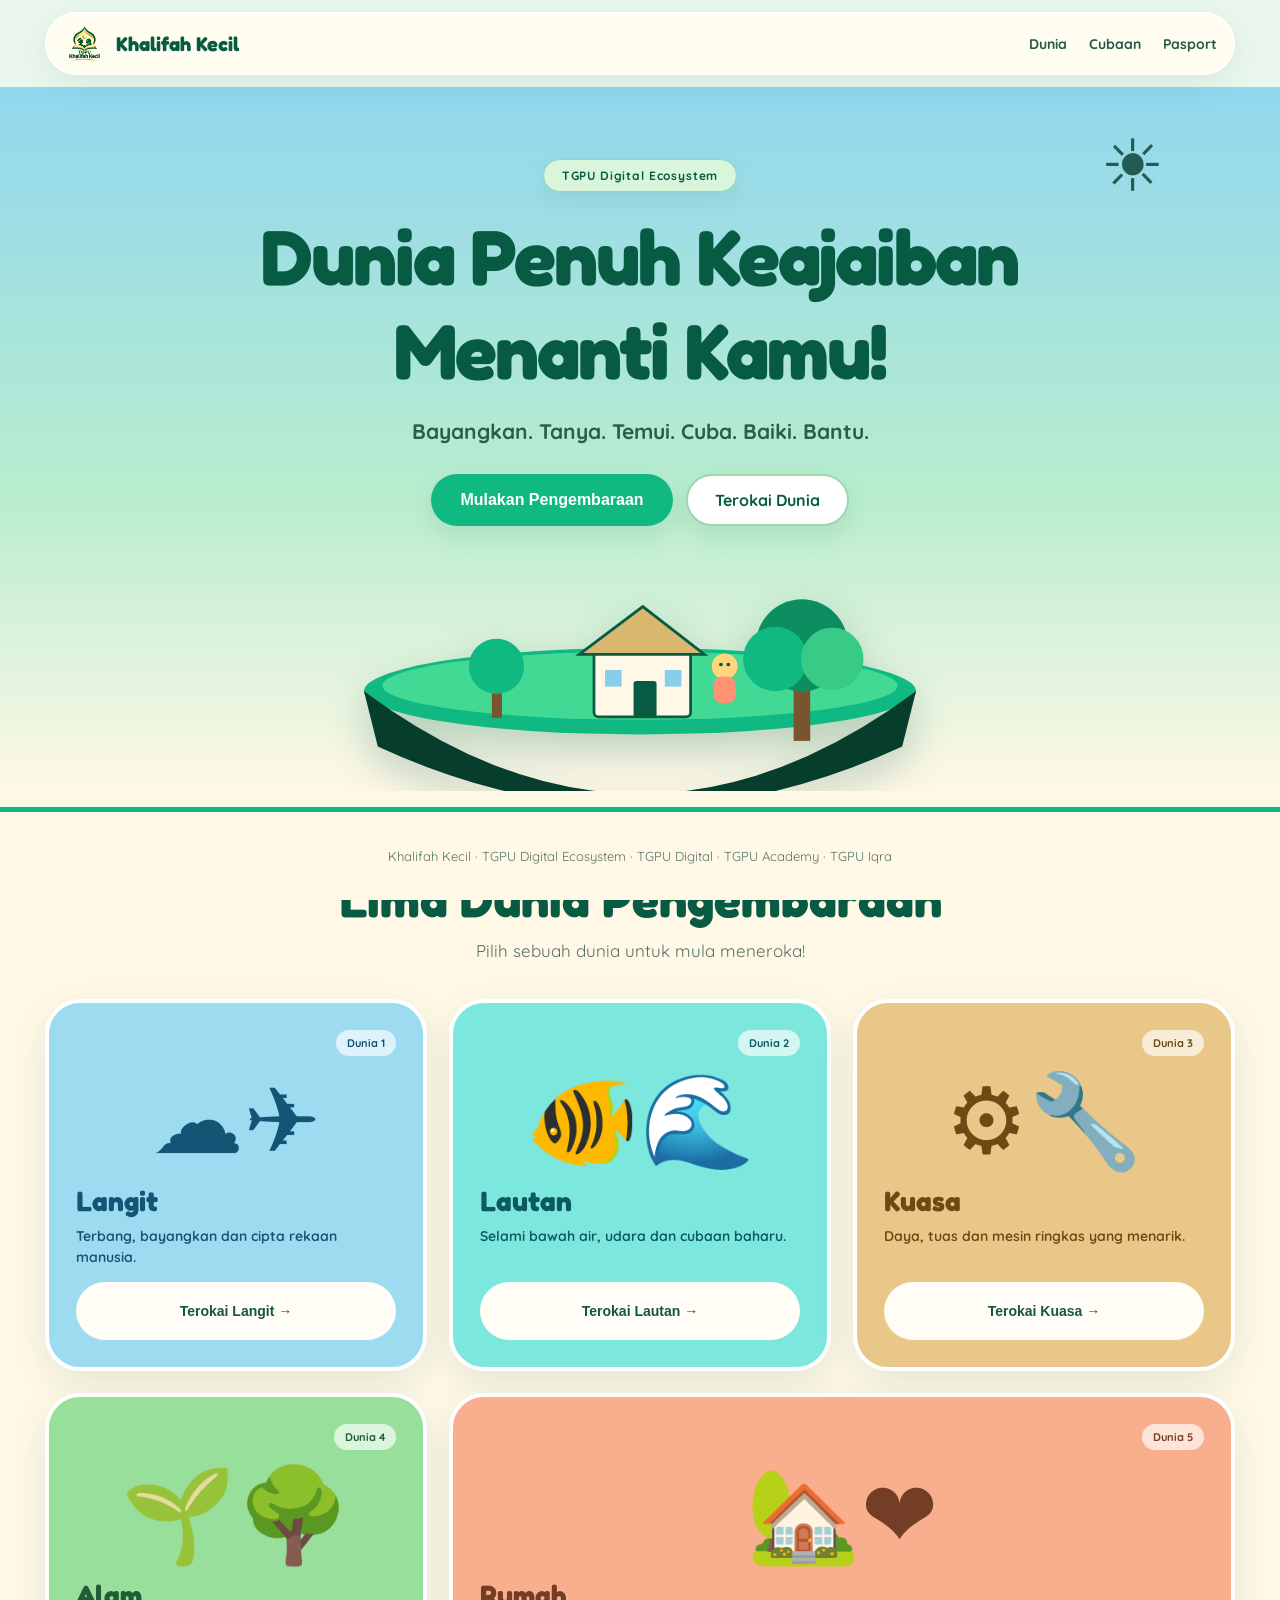
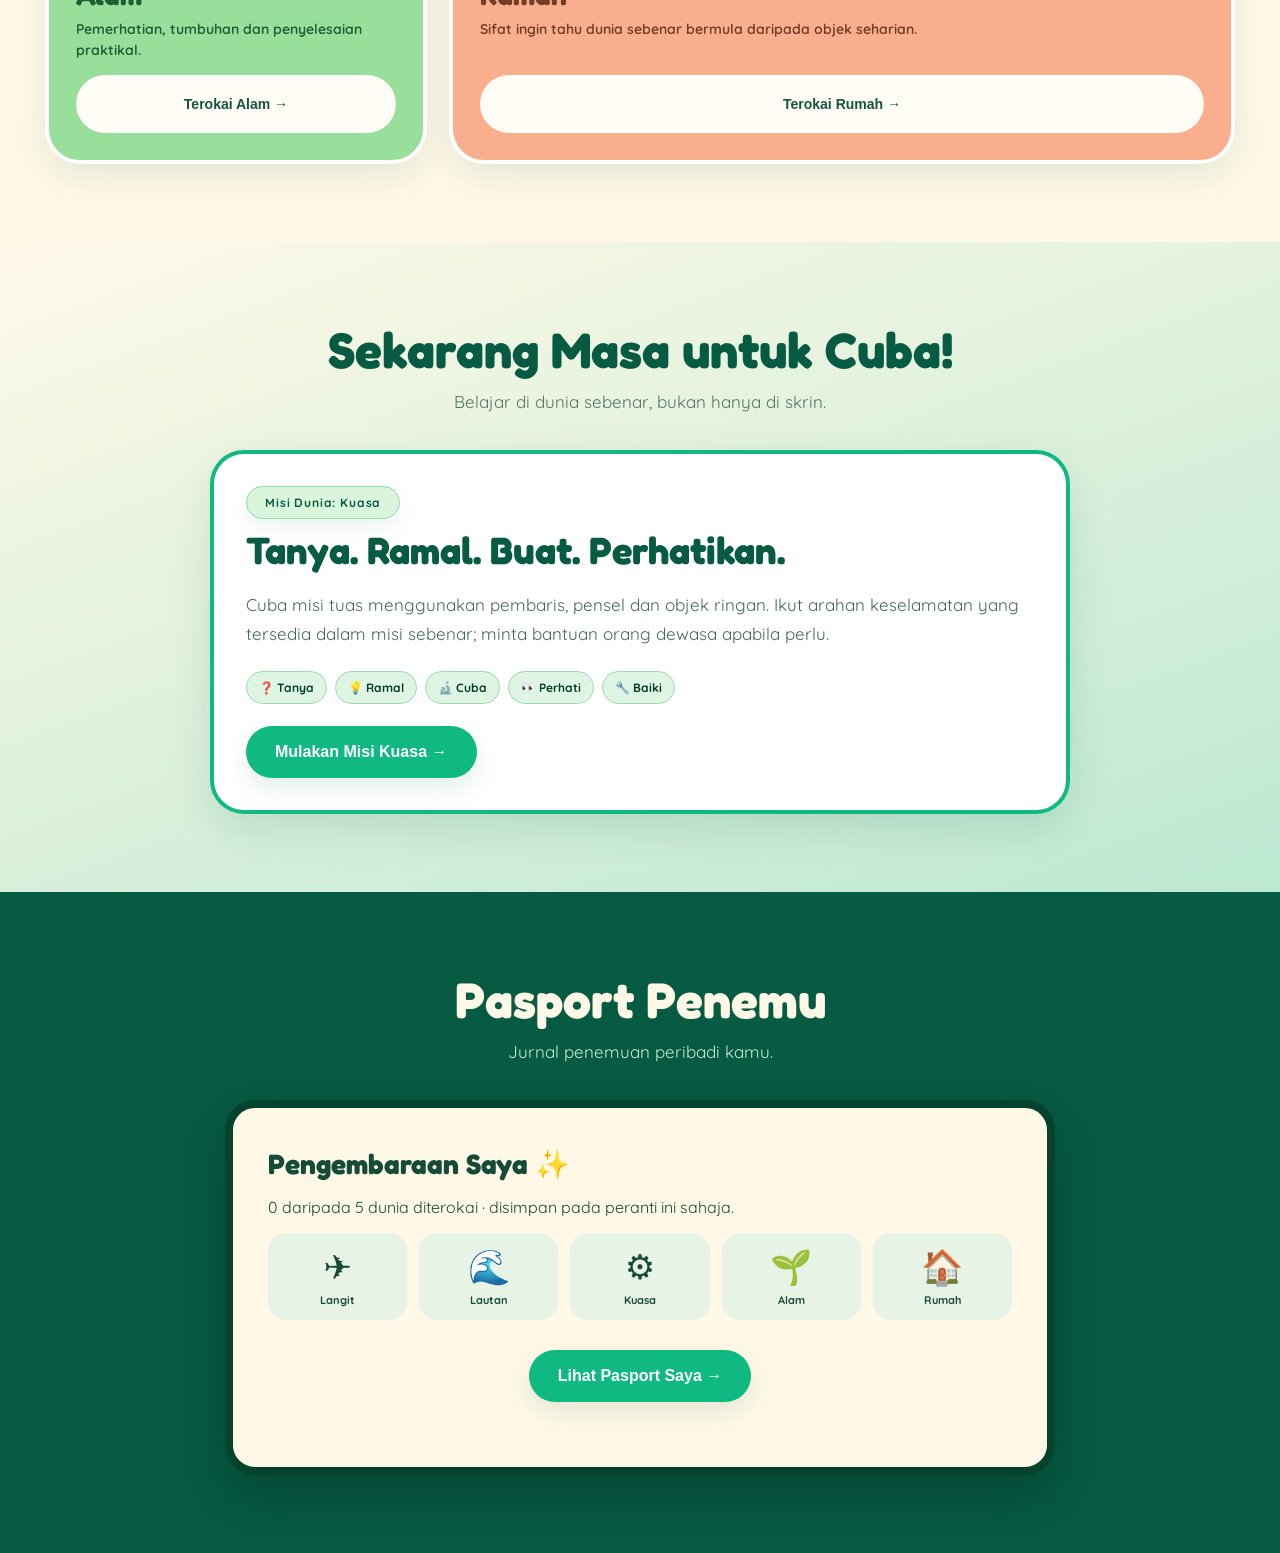
==== commit 61235c47: "Fix inherited button styles on Z.ai-inspired Khalifah landing" ====
--- a/index.html
+++ b/index.html
@@ -58,6 +58,10 @@
 #kk-adventure *{box-sizing:border-box}
 #kk-adventure a{text-decoration:none;color:inherit}
 #kk-adventure button{cursor:pointer}
+#kk-adventure .kk-button{width:auto;margin-top:0}
+#kk-adventure .kk-world-go{width:100%;margin-top:auto}
+#kk-adventure .kk-brand{letter-spacing:0}
+
 #kk-adventure .kk-shell{max-width:1190px;width:calc(100% - 38px);margin-inline:auto}
 #kk-adventure .kk-nav{position:sticky;top:0;z-index:30;padding:12px 0;background:#e5f7eec9;backdrop-filter:blur(16px)}
 #kk-adventure .kk-nav-inner{background:#fffdf1f5;border:2px solid #fff;border-radius:40px;display:flex;align-items:center;justify-content:space-between;padding:8px 16px;box-shadow:0 8px 30px #075b4318;gap:15px}
